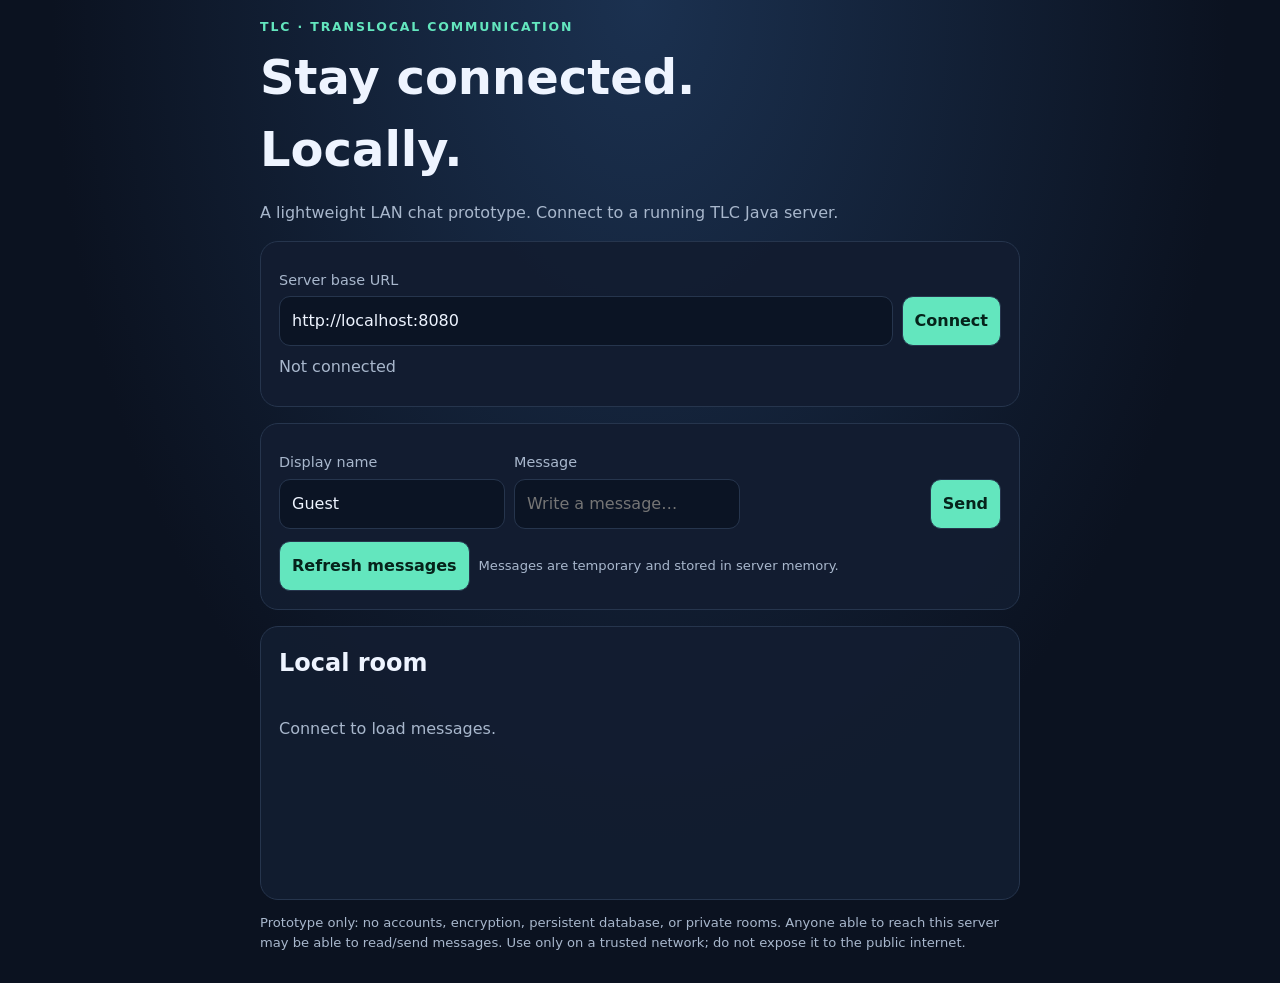
==== Client/index.html @ da8c9c4a "Build TLC chat prototype interface" ====
<!doctype html>
<html lang="en"><head><meta charset="utf-8"><meta name="viewport" content="width=device-width,initial-scale=1"><meta name="theme-color" content="#101827"><title>TLC — Translocal Communication</title>
<style>
:root{color-scheme:dark;--bg:#0b1220;--panel:#121d30;--line:#26354d;--text:#eef4ff;--muted:#a8b7cc;--accent:#63e6be}*{box-sizing:border-box}body{margin:0;min-height:100vh;background:radial-gradient(ellipse at top,#1b3150,var(--bg) 65%);color:var(--text);font:16px/1.5 system-ui,sans-serif;padding:18px}main{width:min(100%,760px);margin:auto}.brand{color:var(--accent);letter-spacing:.15em;font-size:.78rem;font-weight:800}h1{margin:.25rem 0;font-size:clamp(2rem,7vw,3rem)}p,.muted{color:var(--muted)}.panel{background:rgba(18,29,48,.96);border:1px solid var(--line);border-radius:18px;padding:18px;margin-top:16px}.row{display:flex;gap:9px;flex-wrap:wrap}input,button{font:inherit;border-radius:11px;padding:12px;border:1px solid var(--line)}input{min-width:0;flex:1;background:#0b1424;color:var(--text)}button{background:var(--accent);color:#06231b;font-weight:800;cursor:pointer}button:disabled{opacity:.6;cursor:wait}.status{padding:9px 0;color:var(--muted)}#messages{display:flex;flex-direction:column;gap:10px;min-height:180px;max-height:48vh;overflow:auto}.msg{padding:11px 13px;background:#0b1424;border:1px solid var(--line);border-radius:12px;overflow-wrap:anywhere}.msg strong{color:var(--accent)}.msg time{float:right;color:var(--muted);font-size:.75rem;margin-left:8px}.note{font-size:.82rem;color:var(--muted)}label{display:block;color:var(--muted);font-size:.9rem;margin:10px 0 5px}button:focus-visible,input:focus-visible{outline:3px solid white;outline-offset:2px}
</style></head><body><main><div class="brand">TLC · TRANSLOCAL COMMUNICATION</div><h1>Stay connected.<br>Locally.</h1><p>A lightweight LAN chat prototype. Connect to a running TLC Java server.</p>
<section class="panel"><label for="serverUrl">Server base URL</label><div class="row"><input id="serverUrl" type="url" value="http://localhost:8080" placeholder="http://192.168.1.10:8080"><button id="connect">Connect</button></div><div id="status" class="status" role="status" aria-live="polite">Not connected</div></section>
<section class="panel"><div class="row"><div style="flex:1"><label for="name">Display name</label><input id="name" maxlength="40" value="Guest" autocomplete="nickname"></div><div style="flex:2"><label for="message">Message</label><input id="message" maxlength="1000" placeholder="Write a message…" autocomplete="off"></div><button id="send" style="align-self:end">Send</button></div><div class="row" style="margin-top:12px"><button id="refresh" type="button">Refresh messages</button><span class="note" style="align-self:center">Messages are temporary and stored in server memory.</span></div></section>
<section class="panel"><h2 style="margin-top:0">Local room</h2><div id="messages" aria-live="polite"><p class="muted">Connect to load messages.</p></div></section>
<p class="note">Prototype only: no accounts, encryption, persistent database, or private rooms. Anyone able to reach this server may be able to read/send messages. Use only on a trusted network; do not expose it to the public internet.</p></main>
<script>
const $=id=>document.getElementById(id);let connected=false;let base='';
function api(path){return base.replace(/\/$/,'')+path}
function setStatus(s){$('status').textContent=s}
function serverBase(){const u=new URL($('serverUrl').value.trim());if(!['http:','https:'].includes(u.protocol))throw Error('Use an HTTP or HTTPS URL');return u.origin+u.pathname.replace(/\/$/,'')}
async function connect(){try{base=serverBase();setStatus('Checking server…');const r=await fetch(api('/api/status'),{cache:'no-store'});if(!r.ok)throw Error('HTTP '+r.status);const d=await r.json();if(d.status!=='TLC Java connected')throw Error('Unexpected server response');connected=true;setStatus('Connected to TLC server');await refreshMessages()}catch(e){connected=false;setStatus('Connection failed: check URL, server, and network/CORS settings.');}}
function safeText(el,text){el.textContent=text}
async function refreshMessages(){if(!connected){setStatus('Connect to a server first.');return}try{const r=await fetch(api('/api/messages'),{cache:'no-store'});if(!r.ok)throw Error('HTTP '+r.status);const data=await r.json();const root=$('messages');root.replaceChildren();if(!data.messages||!data.messages.length){const p=document.createElement('p');p.className='muted';p.textContent='No messages yet. Say hello!';root.append(p);return}for(const m of data.messages){const card=document.createElement('div');card.className='msg';const head=document.createElement('div');const name=document.createElement('strong');safeText(name,m.sender||'Guest');head.append(name);if(m.time){const time=document.createElement('time');const date=new Date(m.time);time.textContent=isNaN(date)?'':date.toLocaleTimeString();head.append(time)}const body=document.createElement('div');safeText(body,m.text||'');card.append(head,body);root.append(card)}root.scrollTop=root.scrollHeight;setStatus('Connected · '+data.messages.length+' message(s)')}catch(e){connected=false;setStatus('Could not load messages. Reconnect and check server/CORS.')}}
async function sendMessage(){if(!connected){setStatus('Connect to a server first.');return}const sender=$('name').value.trim()||'Guest';const text=$('message').value.trim();if(!text){setStatus('Type a message first.');return}const b=$('send');b.disabled=true;try{const r=await fetch(api('/api/messages'),{method:'POST',headers:{'Content-Type':'application/json'},body:JSON.stringify({sender,text})});if(!r.ok){const d=await r.json().catch(()=>({}));throw Error(d.error||('HTTP '+r.status))}$('message').value='';await refreshMessages()}catch(e){setStatus('Send failed: '+e.message)}finally{b.disabled=false}}
$('connect').addEventListener('click',connect);$('refresh').addEventListener('click',refreshMessages);$('send').addEventListener('click',sendMessage);$('message').addEventListener('keydown',e=>{if(e.key==='Enter'){e.preventDefault();sendMessage()}});$('serverUrl').addEventListener('keydown',e=>{if(e.key==='Enter')connect()});
</script></body></html>
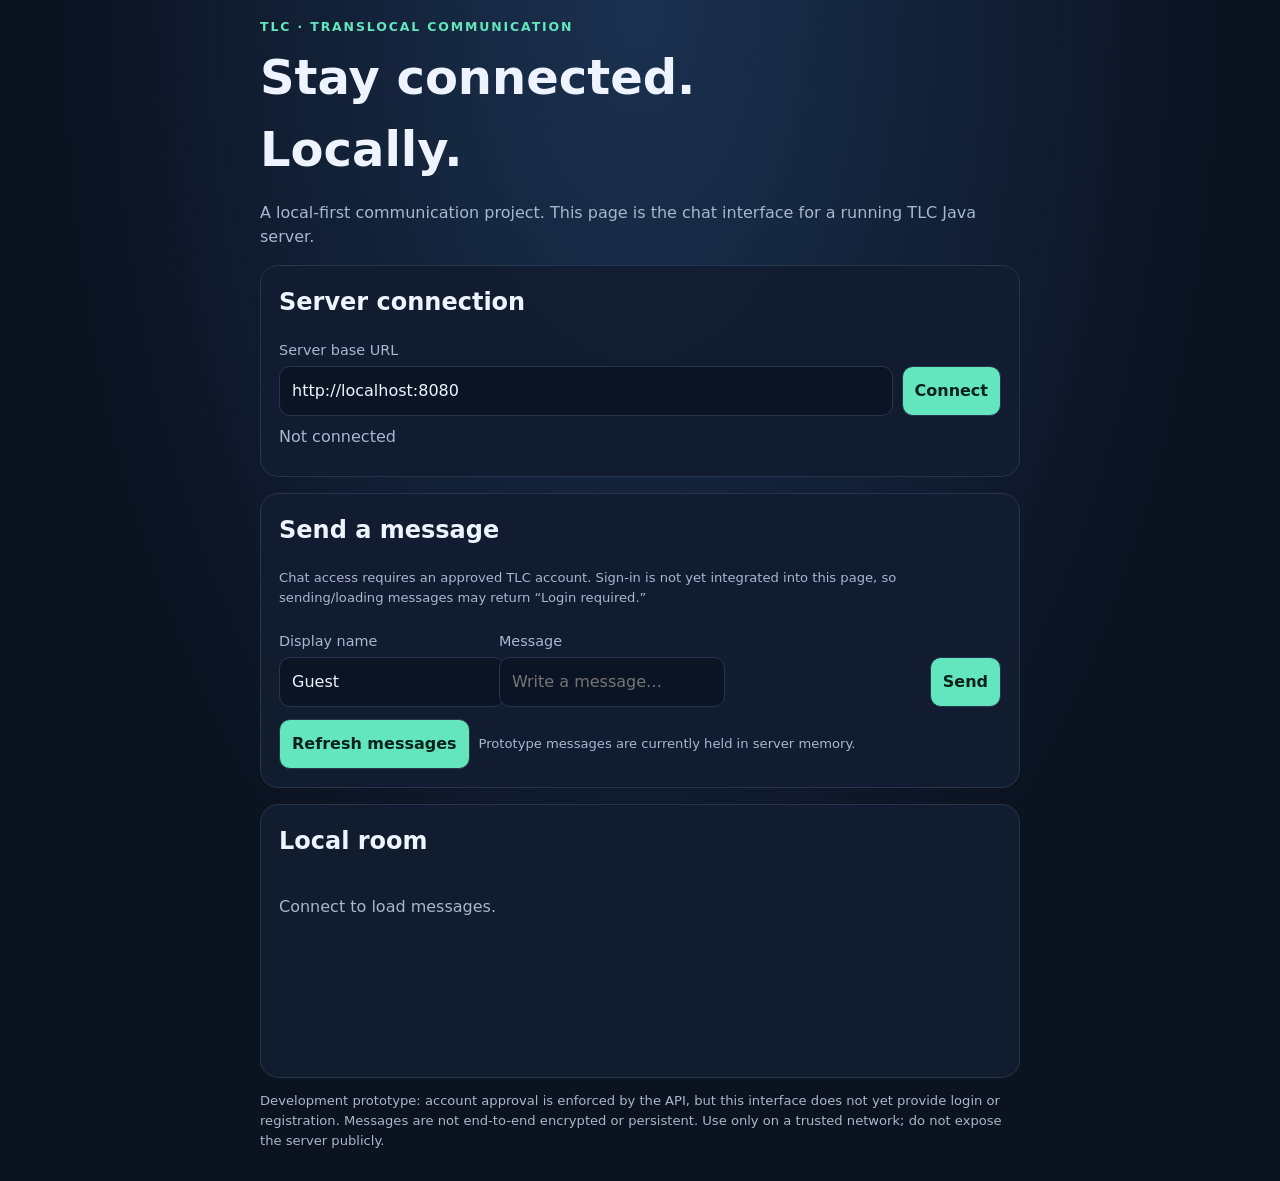
==== commit 2af63c76: "Polish client copy and clarify account-gated prototype" ====
--- a/Client/index.html
+++ b/Client/index.html
@@ -1,20 +1,21 @@
 <!doctype html>
-<html lang="en"><head><meta charset="utf-8"><meta name="viewport" content="width=device-width,initial-scale=1"><meta name="theme-color" content="#101827"><title>TLC — Translocal Communication</title>
+<html lang="en"><head><meta charset="utf-8"><meta name="viewport" content="width=device-width,initial-scale=1"><meta name="theme-color" content="#101827"><meta name="description" content="TLC local-first communication prototype"><title>TLC — Translocal Communication</title>
 <style>
-:root{color-scheme:dark;--bg:#0b1220;--panel:#121d30;--line:#26354d;--text:#eef4ff;--muted:#a8b7cc;--accent:#63e6be}*{box-sizing:border-box}body{margin:0;min-height:100vh;background:radial-gradient(ellipse at top,#1b3150,var(--bg) 65%);color:var(--text);font:16px/1.5 system-ui,sans-serif;padding:18px}main{width:min(100%,760px);margin:auto}.brand{color:var(--accent);letter-spacing:.15em;font-size:.78rem;font-weight:800}h1{margin:.25rem 0;font-size:clamp(2rem,7vw,3rem)}p,.muted{color:var(--muted)}.panel{background:rgba(18,29,48,.96);border:1px solid var(--line);border-radius:18px;padding:18px;margin-top:16px}.row{display:flex;gap:9px;flex-wrap:wrap}input,button{font:inherit;border-radius:11px;padding:12px;border:1px solid var(--line)}input{min-width:0;flex:1;background:#0b1424;color:var(--text)}button{background:var(--accent);color:#06231b;font-weight:800;cursor:pointer}button:disabled{opacity:.6;cursor:wait}.status{padding:9px 0;color:var(--muted)}#messages{display:flex;flex-direction:column;gap:10px;min-height:180px;max-height:48vh;overflow:auto}.msg{padding:11px 13px;background:#0b1424;border:1px solid var(--line);border-radius:12px;overflow-wrap:anywhere}.msg strong{color:var(--accent)}.msg time{float:right;color:var(--muted);font-size:.75rem;margin-left:8px}.note{font-size:.82rem;color:var(--muted)}label{display:block;color:var(--muted);font-size:.9rem;margin:10px 0 5px}button:focus-visible,input:focus-visible{outline:3px solid white;outline-offset:2px}
-</style></head><body><main><div class="brand">TLC · TRANSLOCAL COMMUNICATION</div><h1>Stay connected.<br>Locally.</h1><p>A lightweight LAN chat prototype. Connect to a running TLC Java server.</p>
-<section class="panel"><label for="serverUrl">Server base URL</label><div class="row"><input id="serverUrl" type="url" value="http://localhost:8080" placeholder="http://192.168.1.10:8080"><button id="connect">Connect</button></div><div id="status" class="status" role="status" aria-live="polite">Not connected</div></section>
-<section class="panel"><div class="row"><div style="flex:1"><label for="name">Display name</label><input id="name" maxlength="40" value="Guest" autocomplete="nickname"></div><div style="flex:2"><label for="message">Message</label><input id="message" maxlength="1000" placeholder="Write a message…" autocomplete="off"></div><button id="send" style="align-self:end">Send</button></div><div class="row" style="margin-top:12px"><button id="refresh" type="button">Refresh messages</button><span class="note" style="align-self:center">Messages are temporary and stored in server memory.</span></div></section>
+:root{color-scheme:dark;--bg:#0b1220;--panel:#121d30;--line:#26354d;--text:#eef4ff;--muted:#a8b7cc;--accent:#63e6be}*{box-sizing:border-box}body{margin:0;min-height:100vh;background:radial-gradient(ellipse at top,#1b3150,var(--bg) 65%);color:var(--text);font:16px/1.5 system-ui,sans-serif;padding:18px}main{width:min(100%,760px);margin:auto}.brand{color:var(--accent);letter-spacing:.15em;font-size:.78rem;font-weight:800}h1{margin:.25rem 0;font-size:clamp(2rem,7vw,3rem)}p,.muted{color:var(--muted)}.panel{background:rgba(18,29,48,.96);border:1px solid var(--line);border-radius:18px;padding:18px;margin-top:16px}.row{display:flex;gap:9px;flex-wrap:wrap}input,button{font:inherit;border-radius:11px;padding:12px;border:1px solid var(--line)}input{min-width:0;flex:1;background:#0b1424;color:var(--text)}button{background:var(--accent);color:#06231b;font-weight:800;cursor:pointer}button:disabled{opacity:.6;cursor:wait}.status{padding:9px 0;color:var(--muted)}#messages{display:flex;flex-direction:column;gap:10px;min-height:180px;max-height:48vh;overflow:auto}.msg{padding:11px 13px;background:#0b1424;border:1px solid var(--line);border-radius:12px;overflow-wrap:anywhere}.msg strong{color:var(--accent)}.msg time{float:right;color:var(--muted);font-size:.75rem;margin-left:8px}.note{font-size:.82rem;color:var(--muted)}label{display:block;color:var(--muted);font-size:.9rem;margin:10px 0 5px}button:focus-visible,input:focus-visible{outline:3px solid white;outline-offset:2px}button:focus:not(:focus-visible),input:focus:not(:focus-visible){outline:none}
+</style></head><body><main><div class="brand">TLC · TRANSLOCAL COMMUNICATION</div><h1>Stay connected.<br>Locally.</h1><p>A local-first communication project. This page is the chat interface for a running TLC Java server.</p>
+<section class="panel"><h2 style="margin-top:0">Server connection</h2><label for="serverUrl">Server base URL</label><div class="row"><input id="serverUrl" type="url" value="http://localhost:8080" placeholder="http://192.168.1.10:8080" autocomplete="url"><button id="connect" type="button">Connect</button></div><div id="status" class="status" role="status" aria-live="polite">Not connected</div></section>
+<section class="panel"><h2 style="margin-top:0">Send a message</h2><p class="note">Chat access requires an approved TLC account. Sign-in is not yet integrated into this page, so sending/loading messages may return “Login required.”</p><div class="row"><div style="flex:1;min-width:130px"><label for="name">Display name</label><input id="name" maxlength="40" value="Guest" autocomplete="nickname"></div><div style="flex:2;min-width:180px"><label for="message">Message</label><input id="message" maxlength="1000" placeholder="Write a message…" autocomplete="off"></div><button id="send" type="button" style="align-self:end">Send</button></div><div class="row" style="margin-top:12px"><button id="refresh" type="button">Refresh messages</button><span class="note" style="align-self:center">Prototype messages are currently held in server memory.</span></div></section>
 <section class="panel"><h2 style="margin-top:0">Local room</h2><div id="messages" aria-live="polite"><p class="muted">Connect to load messages.</p></div></section>
-<p class="note">Prototype only: no accounts, encryption, persistent database, or private rooms. Anyone able to reach this server may be able to read/send messages. Use only on a trusted network; do not expose it to the public internet.</p></main>
+<p class="note">Development prototype: account approval is enforced by the API, but this interface does not yet provide login or registration. Messages are not end-to-end encrypted or persistent. Use only on a trusted network; do not expose the server publicly.</p></main>
 <script>
-const $=id=>document.getElementById(id);let connected=false;let base='';
+const $=id=>document.getElementById(id);let connected=false;let base='';let refreshBusy=false;
 function api(path){return base.replace(/\/$/,'')+path}
 function setStatus(s){$('status').textContent=s}
 function serverBase(){const u=new URL($('serverUrl').value.trim());if(!['http:','https:'].includes(u.protocol))throw Error('Use an HTTP or HTTPS URL');return u.origin+u.pathname.replace(/\/$/,'')}
-async function connect(){try{base=serverBase();setStatus('Checking server…');const r=await fetch(api('/api/status'),{cache:'no-store'});if(!r.ok)throw Error('HTTP '+r.status);const d=await r.json();if(d.status!=='TLC Java connected')throw Error('Unexpected server response');connected=true;setStatus('Connected to TLC server');await refreshMessages()}catch(e){connected=false;setStatus('Connection failed: check URL, server, and network/CORS settings.');}}
+async function connect(){try{base=serverBase();setStatus('Checking server…');const r=await fetch(api('/api/status'),{cache:'no-store'});if(!r.ok)throw Error('HTTP '+r.status);const d=await r.json();if(d.status!=='TLC Java connected')throw Error('Unexpected server response');connected=true;setStatus('Server reachable · checking chat access…');await refreshMessages()}catch(e){connected=false;setStatus('Connection failed. Check the URL, server, network, and CORS settings.')}}
 function safeText(el,text){el.textContent=text}
-async function refreshMessages(){if(!connected){setStatus('Connect to a server first.');return}try{const r=await fetch(api('/api/messages'),{cache:'no-store'});if(!r.ok)throw Error('HTTP '+r.status);const data=await r.json();const root=$('messages');root.replaceChildren();if(!data.messages||!data.messages.length){const p=document.createElement('p');p.className='muted';p.textContent='No messages yet. Say hello!';root.append(p);return}for(const m of data.messages){const card=document.createElement('div');card.className='msg';const head=document.createElement('div');const name=document.createElement('strong');safeText(name,m.sender||'Guest');head.append(name);if(m.time){const time=document.createElement('time');const date=new Date(m.time);time.textContent=isNaN(date)?'':date.toLocaleTimeString();head.append(time)}const body=document.createElement('div');safeText(body,m.text||'');card.append(head,body);root.append(card)}root.scrollTop=root.scrollHeight;setStatus('Connected · '+data.messages.length+' message(s)')}catch(e){connected=false;setStatus('Could not load messages. Reconnect and check server/CORS.')}}
-async function sendMessage(){if(!connected){setStatus('Connect to a server first.');return}const sender=$('name').value.trim()||'Guest';const text=$('message').value.trim();if(!text){setStatus('Type a message first.');return}const b=$('send');b.disabled=true;try{const r=await fetch(api('/api/messages'),{method:'POST',headers:{'Content-Type':'application/json'},body:JSON.stringify({sender,text})});if(!r.ok){const d=await r.json().catch(()=>({}));throw Error(d.error||('HTTP '+r.status))}$('message').value='';await refreshMessages()}catch(e){setStatus('Send failed: '+e.message)}finally{b.disabled=false}}
+async function refreshMessages(){if(!connected||refreshBusy)return;refreshBusy=true;try{const r=await fetch(api('/api/messages'),{cache:'no-store',credentials:'include'});if(!r.ok){if(r.status===401||r.status===403)throw Error('Chat requires an approved, signed-in account.');throw Error('HTTP '+r.status)}const data=await r.json();const root=$('messages');root.replaceChildren();if(!data.messages||!data.messages.length){const p=document.createElement('p');p.className='muted';p.textContent='No messages yet. Say hello!';root.append(p);return}for(const m of data.messages){const card=document.createElement('div');card.className='msg';const head=document.createElement('div');const name=document.createElement('strong');safeText(name,m.sender||'Member');head.append(name);if(m.time){const time=document.createElement('time');const date=new Date(m.time);time.textContent=isNaN(date)?'':date.toLocaleTimeString();head.append(time)}const body=document.createElement('div');safeText(body,m.text||'');card.append(head,body);root.append(card)}root.scrollTop=root.scrollHeight;setStatus('Chat loaded · '+data.messages.length+' message(s)')}catch(e){setStatus(e.message||'Could not load messages. Reconnect and check server/CORS.')}finally{refreshBusy=false}}
+async function sendMessage(){if(!connected){setStatus('Connect to a server first.');return}const sender=$('name').value.trim()||'Guest';const text=$('message').value.trim();if(!text){setStatus('Type a message first.');return}const b=$('send');b.disabled=true;try{const r=await fetch(api('/api/messages'),{method:'POST',credentials:'include',headers:{'Content-Type':'application/json'},body:JSON.stringify({sender,text})});if(!r.ok){const d=await r.json().catch(()=>({}));throw Error(d.error||(r.status===401||r.status===403?'Chat requires an approved, signed-in account.':'HTTP '+r.status))}$('message').value='';await refreshMessages()}catch(e){setStatus('Send failed: '+e.message)}finally{b.disabled=false}}
 $('connect').addEventListener('click',connect);$('refresh').addEventListener('click',refreshMessages);$('send').addEventListener('click',sendMessage);$('message').addEventListener('keydown',e=>{if(e.key==='Enter'){e.preventDefault();sendMessage()}});$('serverUrl').addEventListener('keydown',e=>{if(e.key==='Enter')connect()});
+setInterval(()=>{if(connected&&!document.hidden)refreshMessages()},4000);
 </script></body></html>
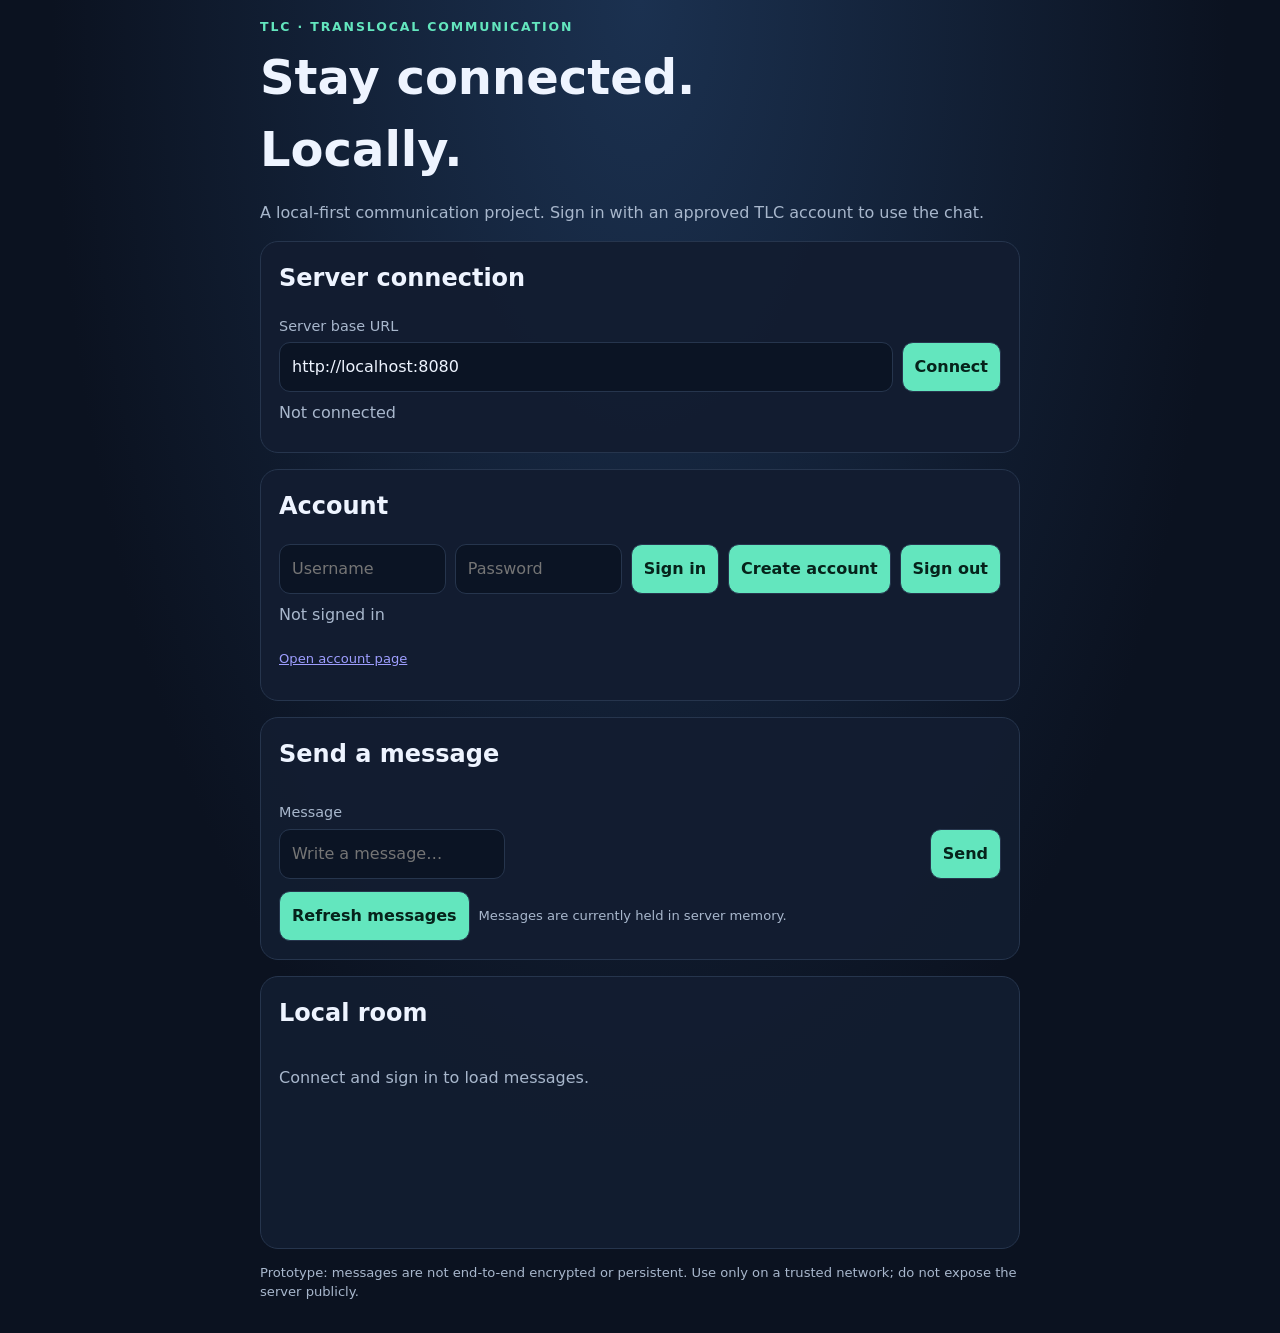
==== commit 4a46fbed: "Integrate chat page with Java account session routes" ====
--- a/Client/index.html
+++ b/Client/index.html
@@ -2,20 +2,24 @@
 <html lang="en"><head><meta charset="utf-8"><meta name="viewport" content="width=device-width,initial-scale=1"><meta name="theme-color" content="#101827"><meta name="description" content="TLC local-first communication prototype"><title>TLC — Translocal Communication</title>
 <style>
 :root{color-scheme:dark;--bg:#0b1220;--panel:#121d30;--line:#26354d;--text:#eef4ff;--muted:#a8b7cc;--accent:#63e6be}*{box-sizing:border-box}body{margin:0;min-height:100vh;background:radial-gradient(ellipse at top,#1b3150,var(--bg) 65%);color:var(--text);font:16px/1.5 system-ui,sans-serif;padding:18px}main{width:min(100%,760px);margin:auto}.brand{color:var(--accent);letter-spacing:.15em;font-size:.78rem;font-weight:800}h1{margin:.25rem 0;font-size:clamp(2rem,7vw,3rem)}p,.muted{color:var(--muted)}.panel{background:rgba(18,29,48,.96);border:1px solid var(--line);border-radius:18px;padding:18px;margin-top:16px}.row{display:flex;gap:9px;flex-wrap:wrap}input,button{font:inherit;border-radius:11px;padding:12px;border:1px solid var(--line)}input{min-width:0;flex:1;background:#0b1424;color:var(--text)}button{background:var(--accent);color:#06231b;font-weight:800;cursor:pointer}button:disabled{opacity:.6;cursor:wait}.status{padding:9px 0;color:var(--muted)}#messages{display:flex;flex-direction:column;gap:10px;min-height:180px;max-height:48vh;overflow:auto}.msg{padding:11px 13px;background:#0b1424;border:1px solid var(--line);border-radius:12px;overflow-wrap:anywhere}.msg strong{color:var(--accent)}.msg time{float:right;color:var(--muted);font-size:.75rem;margin-left:8px}.note{font-size:.82rem;color:var(--muted)}label{display:block;color:var(--muted);font-size:.9rem;margin:10px 0 5px}button:focus-visible,input:focus-visible{outline:3px solid white;outline-offset:2px}button:focus:not(:focus-visible),input:focus:not(:focus-visible){outline:none}
-</style></head><body><main><div class="brand">TLC · TRANSLOCAL COMMUNICATION</div><h1>Stay connected.<br>Locally.</h1><p>A local-first communication project. This page is the chat interface for a running TLC Java server.</p>
+</style></head><body><main><div class="brand">TLC · TRANSLOCAL COMMUNICATION</div><h1>Stay connected.<br>Locally.</h1><p>A local-first communication project. Sign in with an approved TLC account to use the chat.</p>
 <section class="panel"><h2 style="margin-top:0">Server connection</h2><label for="serverUrl">Server base URL</label><div class="row"><input id="serverUrl" type="url" value="http://localhost:8080" placeholder="http://192.168.1.10:8080" autocomplete="url"><button id="connect" type="button">Connect</button></div><div id="status" class="status" role="status" aria-live="polite">Not connected</div></section>
-<section class="panel"><h2 style="margin-top:0">Send a message</h2><p class="note">Chat access requires an approved TLC account. Sign-in is not yet integrated into this page, so sending/loading messages may return “Login required.”</p><div class="row"><div style="flex:1;min-width:130px"><label for="name">Display name</label><input id="name" maxlength="40" value="Guest" autocomplete="nickname"></div><div style="flex:2;min-width:180px"><label for="message">Message</label><input id="message" maxlength="1000" placeholder="Write a message…" autocomplete="off"></div><button id="send" type="button" style="align-self:end">Send</button></div><div class="row" style="margin-top:12px"><button id="refresh" type="button">Refresh messages</button><span class="note" style="align-self:center">Prototype messages are currently held in server memory.</span></div></section>
-<section class="panel"><h2 style="margin-top:0">Local room</h2><div id="messages" aria-live="polite"><p class="muted">Connect to load messages.</p></div></section>
-<p class="note">Development prototype: account approval is enforced by the API, but this interface does not yet provide login or registration. Messages are not end-to-end encrypted or persistent. Use only on a trusted network; do not expose the server publicly.</p></main>
+<section class="panel"><h2 style="margin-top:0">Account</h2><div class="row"><input id="username" maxlength="24" autocomplete="username" placeholder="Username"><input id="password" type="password" minlength="12" maxlength="128" autocomplete="current-password" placeholder="Password"><button id="login" type="button">Sign in</button><button id="register" type="button">Create account</button><button id="logout" type="button">Sign out</button></div><div id="accountStatus" class="status" role="status" aria-live="polite">Not signed in</div><p class="note"><a href="account.html">Open account page</a></p></section>
+<section class="panel"><h2 style="margin-top:0">Send a message</h2><div class="row"><div style="flex:2;min-width:180px"><label for="message">Message</label><input id="message" maxlength="1000" placeholder="Write a message…" autocomplete="off"></div><button id="send" type="button" style="align-self:end">Send</button></div><div class="row" style="margin-top:12px"><button id="refresh" type="button">Refresh messages</button><span class="note" style="align-self:center">Messages are currently held in server memory.</span></div></section>
+<section class="panel"><h2 style="margin-top:0">Local room</h2><div id="messages" aria-live="polite"><p class="muted">Connect and sign in to load messages.</p></div></section>
+<p class="note">Prototype: messages are not end-to-end encrypted or persistent. Use only on a trusted network; do not expose the server publicly.</p></main>
 <script>
-const $=id=>document.getElementById(id);let connected=false;let base='';let refreshBusy=false;
-function api(path){return base.replace(/\/$/,'')+path}
-function setStatus(s){$('status').textContent=s}
+const $=id=>document.getElementById(id);let connected=false,base='',refreshBusy=false,signedIn=false;
+function api(path){return base.replace(/\/$/,'')+path}function status(s){$('status').textContent=s}function accountStatus(s){$('accountStatus').textContent=s}
 function serverBase(){const u=new URL($('serverUrl').value.trim());if(!['http:','https:'].includes(u.protocol))throw Error('Use an HTTP or HTTPS URL');return u.origin+u.pathname.replace(/\/$/,'')}
-async function connect(){try{base=serverBase();setStatus('Checking server…');const r=await fetch(api('/api/status'),{cache:'no-store'});if(!r.ok)throw Error('HTTP '+r.status);const d=await r.json();if(d.status!=='TLC Java connected')throw Error('Unexpected server response');connected=true;setStatus('Server reachable · checking chat access…');await refreshMessages()}catch(e){connected=false;setStatus('Connection failed. Check the URL, server, network, and CORS settings.')}}
-function safeText(el,text){el.textContent=text}
-async function refreshMessages(){if(!connected||refreshBusy)return;refreshBusy=true;try{const r=await fetch(api('/api/messages'),{cache:'no-store',credentials:'include'});if(!r.ok){if(r.status===401||r.status===403)throw Error('Chat requires an approved, signed-in account.');throw Error('HTTP '+r.status)}const data=await r.json();const root=$('messages');root.replaceChildren();if(!data.messages||!data.messages.length){const p=document.createElement('p');p.className='muted';p.textContent='No messages yet. Say hello!';root.append(p);return}for(const m of data.messages){const card=document.createElement('div');card.className='msg';const head=document.createElement('div');const name=document.createElement('strong');safeText(name,m.sender||'Member');head.append(name);if(m.time){const time=document.createElement('time');const date=new Date(m.time);time.textContent=isNaN(date)?'':date.toLocaleTimeString();head.append(time)}const body=document.createElement('div');safeText(body,m.text||'');card.append(head,body);root.append(card)}root.scrollTop=root.scrollHeight;setStatus('Chat loaded · '+data.messages.length+' message(s)')}catch(e){setStatus(e.message||'Could not load messages. Reconnect and check server/CORS.')}finally{refreshBusy=false}}
-async function sendMessage(){if(!connected){setStatus('Connect to a server first.');return}const sender=$('name').value.trim()||'Guest';const text=$('message').value.trim();if(!text){setStatus('Type a message first.');return}const b=$('send');b.disabled=true;try{const r=await fetch(api('/api/messages'),{method:'POST',credentials:'include',headers:{'Content-Type':'application/json'},body:JSON.stringify({sender,text})});if(!r.ok){const d=await r.json().catch(()=>({}));throw Error(d.error||(r.status===401||r.status===403?'Chat requires an approved, signed-in account.':'HTTP '+r.status))}$('message').value='';await refreshMessages()}catch(e){setStatus('Send failed: '+e.message)}finally{b.disabled=false}}
-$('connect').addEventListener('click',connect);$('refresh').addEventListener('click',refreshMessages);$('send').addEventListener('click',sendMessage);$('message').addEventListener('keydown',e=>{if(e.key==='Enter'){e.preventDefault();sendMessage()}});$('serverUrl').addEventListener('keydown',e=>{if(e.key==='Enter')connect()});
-setInterval(()=>{if(connected&&!document.hidden)refreshMessages()},4000);
+async function request(path,body){const r=await fetch(api(path),{method:body?'POST':'GET',credentials:'include',cache:'no-store',headers:body?{'Content-Type':'application/json'}:{},body:body?JSON.stringify(body):undefined});let d={};try{d=await r.json()}catch{}return {r,d}}
+async function connect(){try{base=serverBase();status('Checking server…');const {r,d}=await request('/api/status');if(!r.ok||d.status!=='TLC Java connected')throw Error('Unexpected server response');connected=true;status('Server reachable');await checkSession()}catch(e){connected=false;status('Connection failed: check URL, server, network and CORS.')}}
+async function checkSession(){if(!connected)return;try{const {r,d}=await request('/api/account/me');if(!r.ok)throw Error(d.error||'Not signed in or awaiting approval');signedIn=true;accountStatus('Signed in as '+d.username+' · '+d.status);await refreshMessages()}catch(e){signedIn=false;accountStatus(e.message);}}
+async function login(){if(!connected){status('Connect to the server first.');return}const username=$('username').value.trim(),password=$('password').value;if(!username||!password){accountStatus('Enter username and password.');return}try{const {r,d}=await request('/api/login',{username,password});if(!r.ok){if(d.status==='AWAITING_SYSADMIN_APPROVAL')throw Error('Account is awaiting administrator approval.');throw Error(d.error||'Sign in failed')}signedIn=true;$('password').value='';accountStatus('Signed in as '+(d.username||username));await checkSession()}catch(e){accountStatus(e.message)}}
+async function register(){if(!connected){status('Connect to the server first.');return}const username=$('username').value.trim(),password=$('password').value;if(!username||!password){accountStatus('Enter username and password.');return}try{const {r,d}=await request('/api/register',{username,password});if(!r.ok)throw Error(d.error||'Registration failed');$('password').value='';accountStatus('Account created. Await administrator approval.')}catch(e){accountStatus(e.message)}}
+async function logout(){if(!connected)return;try{const {r}=await request('/api/logout',{});if(!r.ok)throw Error('Sign out failed');signedIn=false;accountStatus('Signed out.');$('messages').replaceChildren();const p=document.createElement('p');p.className='muted';p.textContent='Sign in to load messages.';$('messages').append(p)}catch(e){accountStatus(e.message)}}
+async function refreshMessages(){if(!connected||!signedIn||refreshBusy)return;refreshBusy=true;try{const {r,d}=await request('/api/messages');if(!r.ok)throw Error(d.error||'Chat access denied');const root=$('messages');root.replaceChildren();if(!Array.isArray(d.messages)||!d.messages.length){const p=document.createElement('p');p.className='muted';p.textContent='No messages yet.';root.append(p);return}for(const m of d.messages){const card=document.createElement('div');card.className='msg';const head=document.createElement('div'),name=document.createElement('strong');name.textContent=m.sender||'Member';head.append(name);if(m.time){const time=document.createElement('time'),date=new Date(m.time);time.textContent=isNaN(date)?'':date.toLocaleTimeString();head.append(time)}const body=document.createElement('div');body.textContent=m.text||'';card.append(head,body);root.append(card)}root.scrollTop=root.scrollHeight;status('Chat loaded · '+d.messages.length+' message(s)')}catch(e){status(e.message);if(/login|approved|access/i.test(e.message)){signedIn=false;accountStatus(e.message)}}finally{refreshBusy=false}}
+async function sendMessage(){if(!connected||!signedIn){accountStatus('Connect and sign in with an approved account first.');return}const text=$('message').value.trim();if(!text){status('Type a message first.');return}const b=$('send');b.disabled=true;try{const {r,d}=await request('/api/messages',{text});if(!r.ok)throw Error(d.error||'Send failed');$('message').value='';await refreshMessages()}catch(e){status('Send failed: '+e.message)}finally{b.disabled=false}}
+$('connect').addEventListener('click',connect);$('login').addEventListener('click',login);$('register').addEventListener('click',register);$('logout').addEventListener('click',logout);$('refresh').addEventListener('click',refreshMessages);$('send').addEventListener('click',sendMessage);$('message').addEventListener('keydown',e=>{if(e.key==='Enter'){e.preventDefault();sendMessage()}});$('serverUrl').addEventListener('keydown',e=>{if(e.key==='Enter')connect()});
+setInterval(()=>{if(connected&&signedIn&&!document.hidden)refreshMessages()},5000);
 </script></body></html>
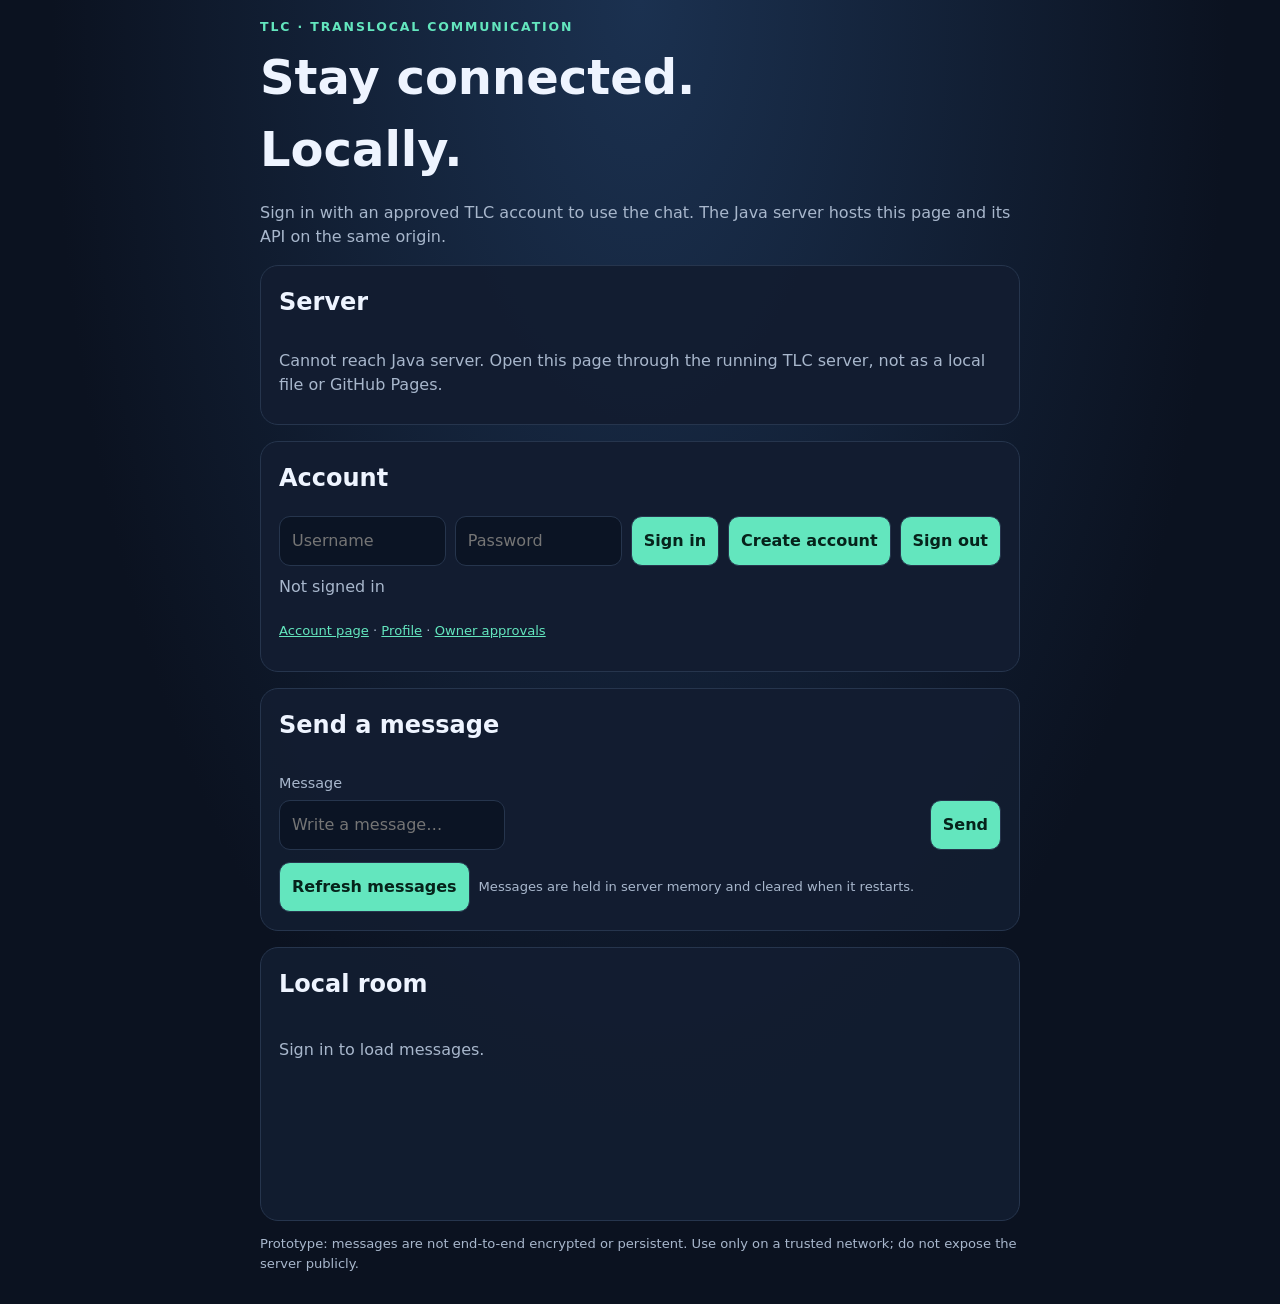
==== commit 41089f79: "Use same-origin Java-served TLC API" ====
--- a/Client/index.html
+++ b/Client/index.html
@@ -1,25 +1,27 @@
 <!doctype html>
-<html lang="en"><head><meta charset="utf-8"><meta name="viewport" content="width=device-width,initial-scale=1"><meta name="theme-color" content="#101827"><meta name="description" content="TLC local-first communication prototype"><title>TLC — Translocal Communication</title>
+<html lang="en">
+<head>
+<meta charset="utf-8"><meta name="viewport" content="width=device-width,initial-scale=1"><meta name="theme-color" content="#101827"><meta name="description" content="TLC local-first communication prototype"><title>TLC — Translocal Communication</title>
 <style>
-:root{color-scheme:dark;--bg:#0b1220;--panel:#121d30;--line:#26354d;--text:#eef4ff;--muted:#a8b7cc;--accent:#63e6be}*{box-sizing:border-box}body{margin:0;min-height:100vh;background:radial-gradient(ellipse at top,#1b3150,var(--bg) 65%);color:var(--text);font:16px/1.5 system-ui,sans-serif;padding:18px}main{width:min(100%,760px);margin:auto}.brand{color:var(--accent);letter-spacing:.15em;font-size:.78rem;font-weight:800}h1{margin:.25rem 0;font-size:clamp(2rem,7vw,3rem)}p,.muted{color:var(--muted)}.panel{background:rgba(18,29,48,.96);border:1px solid var(--line);border-radius:18px;padding:18px;margin-top:16px}.row{display:flex;gap:9px;flex-wrap:wrap}input,button{font:inherit;border-radius:11px;padding:12px;border:1px solid var(--line)}input{min-width:0;flex:1;background:#0b1424;color:var(--text)}button{background:var(--accent);color:#06231b;font-weight:800;cursor:pointer}button:disabled{opacity:.6;cursor:wait}.status{padding:9px 0;color:var(--muted)}#messages{display:flex;flex-direction:column;gap:10px;min-height:180px;max-height:48vh;overflow:auto}.msg{padding:11px 13px;background:#0b1424;border:1px solid var(--line);border-radius:12px;overflow-wrap:anywhere}.msg strong{color:var(--accent)}.msg time{float:right;color:var(--muted);font-size:.75rem;margin-left:8px}.note{font-size:.82rem;color:var(--muted)}label{display:block;color:var(--muted);font-size:.9rem;margin:10px 0 5px}button:focus-visible,input:focus-visible{outline:3px solid white;outline-offset:2px}button:focus:not(:focus-visible),input:focus:not(:focus-visible){outline:none}
-</style></head><body><main><div class="brand">TLC · TRANSLOCAL COMMUNICATION</div><h1>Stay connected.<br>Locally.</h1><p>A local-first communication project. Sign in with an approved TLC account to use the chat.</p>
-<section class="panel"><h2 style="margin-top:0">Server connection</h2><label for="serverUrl">Server base URL</label><div class="row"><input id="serverUrl" type="url" value="http://localhost:8080" placeholder="http://192.168.1.10:8080" autocomplete="url"><button id="connect" type="button">Connect</button></div><div id="status" class="status" role="status" aria-live="polite">Not connected</div></section>
-<section class="panel"><h2 style="margin-top:0">Account</h2><div class="row"><input id="username" maxlength="24" autocomplete="username" placeholder="Username"><input id="password" type="password" minlength="12" maxlength="128" autocomplete="current-password" placeholder="Password"><button id="login" type="button">Sign in</button><button id="register" type="button">Create account</button><button id="logout" type="button">Sign out</button></div><div id="accountStatus" class="status" role="status" aria-live="polite">Not signed in</div><p class="note"><a href="account.html">Open account page</a></p></section>
-<section class="panel"><h2 style="margin-top:0">Send a message</h2><div class="row"><div style="flex:2;min-width:180px"><label for="message">Message</label><input id="message" maxlength="1000" placeholder="Write a message…" autocomplete="off"></div><button id="send" type="button" style="align-self:end">Send</button></div><div class="row" style="margin-top:12px"><button id="refresh" type="button">Refresh messages</button><span class="note" style="align-self:center">Messages are currently held in server memory.</span></div></section>
-<section class="panel"><h2 style="margin-top:0">Local room</h2><div id="messages" aria-live="polite"><p class="muted">Connect and sign in to load messages.</p></div></section>
+:root{color-scheme:dark;--bg:#0b1220;--panel:#121d30;--line:#26354d;--text:#eef4ff;--muted:#a8b7cc;--accent:#63e6be}*{box-sizing:border-box}body{margin:0;min-height:100vh;background:radial-gradient(ellipse at top,#1b3150,var(--bg) 65%);color:var(--text);font:16px/1.5 system-ui,sans-serif;padding:18px}main{width:min(100%,760px);margin:auto}.brand{color:var(--accent);letter-spacing:.15em;font-size:.78rem;font-weight:800}h1{margin:.25rem 0;font-size:clamp(2rem,7vw,3rem)}p,.muted{color:var(--muted)}.panel{background:rgba(18,29,48,.96);border:1px solid var(--line);border-radius:18px;padding:18px;margin-top:16px}.row{display:flex;gap:9px;flex-wrap:wrap}input,button{font:inherit;border-radius:11px;padding:12px;border:1px solid var(--line)}input{min-width:0;flex:1;background:#0b1424;color:var(--text)}button{background:var(--accent);color:#06231b;font-weight:800;cursor:pointer}button:disabled{opacity:.6;cursor:wait}.status{padding:9px 0;color:var(--muted)}#messages{display:flex;flex-direction:column;gap:10px;min-height:180px;max-height:48vh;overflow:auto}.msg{padding:11px 13px;background:#0b1424;border:1px solid var(--line);border-radius:12px;overflow-wrap:anywhere}.msg strong{color:var(--accent)}.msg time{float:right;color:var(--muted);font-size:.75rem;margin-left:8px}.note{font-size:.82rem;color:var(--muted)}label{display:block;color:var(--muted);font-size:.9rem;margin:10px 0 5px}button:focus-visible,input:focus-visible{outline:3px solid white;outline-offset:2px}a{color:var(--accent)}
+</style></head>
+<body><main><div class="brand">TLC · TRANSLOCAL COMMUNICATION</div><h1>Stay connected.<br>Locally.</h1><p>Sign in with an approved TLC account to use the chat. The Java server hosts this page and its API on the same origin.</p>
+<section class="panel"><h2 style="margin-top:0">Server</h2><div id="status" class="status" role="status" aria-live="polite">Checking Java server…</div></section>
+<section class="panel"><h2 style="margin-top:0">Account</h2><div class="row"><input id="username" maxlength="24" autocomplete="username" placeholder="Username"><input id="password" type="password" minlength="12" maxlength="128" autocomplete="current-password" placeholder="Password"><button id="login" type="button">Sign in</button><button id="register" type="button">Create account</button><button id="logout" type="button">Sign out</button></div><div id="accountStatus" class="status" role="status" aria-live="polite">Not signed in</div><p class="note"><a href="account.html">Account page</a> · <a href="profile.html">Profile</a> · <a href="admin.html">Owner approvals</a></p></section>
+<section class="panel"><h2 style="margin-top:0">Send a message</h2><div class="row"><div style="flex:2;min-width:180px"><label for="message">Message</label><input id="message" maxlength="1000" placeholder="Write a message…" autocomplete="off"></div><button id="send" type="button" style="align-self:end">Send</button></div><div class="row" style="margin-top:12px"><button id="refresh" type="button">Refresh messages</button><span class="note" style="align-self:center">Messages are held in server memory and cleared when it restarts.</span></div></section>
+<section class="panel"><h2 style="margin-top:0">Local room</h2><div id="messages" aria-live="polite"><p class="muted">Sign in to load messages.</p></div></section>
 <p class="note">Prototype: messages are not end-to-end encrypted or persistent. Use only on a trusted network; do not expose the server publicly.</p></main>
 <script>
-const $=id=>document.getElementById(id);let connected=false,base='',refreshBusy=false,signedIn=false;
-function api(path){return base.replace(/\/$/,'')+path}function status(s){$('status').textContent=s}function accountStatus(s){$('accountStatus').textContent=s}
-function serverBase(){const u=new URL($('serverUrl').value.trim());if(!['http:','https:'].includes(u.protocol))throw Error('Use an HTTP or HTTPS URL');return u.origin+u.pathname.replace(/\/$/,'')}
-async function request(path,body){const r=await fetch(api(path),{method:body?'POST':'GET',credentials:'include',cache:'no-store',headers:body?{'Content-Type':'application/json'}:{},body:body?JSON.stringify(body):undefined});let d={};try{d=await r.json()}catch{}return {r,d}}
-async function connect(){try{base=serverBase();status('Checking server…');const {r,d}=await request('/api/status');if(!r.ok||d.status!=='TLC Java connected')throw Error('Unexpected server response');connected=true;status('Server reachable');await checkSession()}catch(e){connected=false;status('Connection failed: check URL, server, network and CORS.')}}
-async function checkSession(){if(!connected)return;try{const {r,d}=await request('/api/account/me');if(!r.ok)throw Error(d.error||'Not signed in or awaiting approval');signedIn=true;accountStatus('Signed in as '+d.username+' · '+d.status);await refreshMessages()}catch(e){signedIn=false;accountStatus(e.message);}}
-async function login(){if(!connected){status('Connect to the server first.');return}const username=$('username').value.trim(),password=$('password').value;if(!username||!password){accountStatus('Enter username and password.');return}try{const {r,d}=await request('/api/login',{username,password});if(!r.ok){if(d.status==='AWAITING_SYSADMIN_APPROVAL')throw Error('Account is awaiting administrator approval.');throw Error(d.error||'Sign in failed')}signedIn=true;$('password').value='';accountStatus('Signed in as '+(d.username||username));await checkSession()}catch(e){accountStatus(e.message)}}
-async function register(){if(!connected){status('Connect to the server first.');return}const username=$('username').value.trim(),password=$('password').value;if(!username||!password){accountStatus('Enter username and password.');return}try{const {r,d}=await request('/api/register',{username,password});if(!r.ok)throw Error(d.error||'Registration failed');$('password').value='';accountStatus('Account created. Await administrator approval.')}catch(e){accountStatus(e.message)}}
-async function logout(){if(!connected)return;try{const {r}=await request('/api/logout',{});if(!r.ok)throw Error('Sign out failed');signedIn=false;accountStatus('Signed out.');$('messages').replaceChildren();const p=document.createElement('p');p.className='muted';p.textContent='Sign in to load messages.';$('messages').append(p)}catch(e){accountStatus(e.message)}}
-async function refreshMessages(){if(!connected||!signedIn||refreshBusy)return;refreshBusy=true;try{const {r,d}=await request('/api/messages');if(!r.ok)throw Error(d.error||'Chat access denied');const root=$('messages');root.replaceChildren();if(!Array.isArray(d.messages)||!d.messages.length){const p=document.createElement('p');p.className='muted';p.textContent='No messages yet.';root.append(p);return}for(const m of d.messages){const card=document.createElement('div');card.className='msg';const head=document.createElement('div'),name=document.createElement('strong');name.textContent=m.sender||'Member';head.append(name);if(m.time){const time=document.createElement('time'),date=new Date(m.time);time.textContent=isNaN(date)?'':date.toLocaleTimeString();head.append(time)}const body=document.createElement('div');body.textContent=m.text||'';card.append(head,body);root.append(card)}root.scrollTop=root.scrollHeight;status('Chat loaded · '+d.messages.length+' message(s)')}catch(e){status(e.message);if(/login|approved|access/i.test(e.message)){signedIn=false;accountStatus(e.message)}}finally{refreshBusy=false}}
-async function sendMessage(){if(!connected||!signedIn){accountStatus('Connect and sign in with an approved account first.');return}const text=$('message').value.trim();if(!text){status('Type a message first.');return}const b=$('send');b.disabled=true;try{const {r,d}=await request('/api/messages',{text});if(!r.ok)throw Error(d.error||'Send failed');$('message').value='';await refreshMessages()}catch(e){status('Send failed: '+e.message)}finally{b.disabled=false}}
-$('connect').addEventListener('click',connect);$('login').addEventListener('click',login);$('register').addEventListener('click',register);$('logout').addEventListener('click',logout);$('refresh').addEventListener('click',refreshMessages);$('send').addEventListener('click',sendMessage);$('message').addEventListener('keydown',e=>{if(e.key==='Enter'){e.preventDefault();sendMessage()}});$('serverUrl').addEventListener('keydown',e=>{if(e.key==='Enter')connect()});
-setInterval(()=>{if(connected&&signedIn&&!document.hidden)refreshMessages()},5000);
+const $=id=>document.getElementById(id);let connected=false,signedIn=false,refreshBusy=false;
+async function request(path,body){const r=await fetch(path,{method:body?'POST':'GET',credentials:'same-origin',cache:'no-store',headers:body?{'Content-Type':'application/json'}:{},body:body?JSON.stringify(body):undefined});let d={};try{d=await r.json()}catch{}return {r,d}}
+function status(s){$('status').textContent=s}function accountStatus(s){$('accountStatus').textContent=s}
+async function connect(){try{status('Checking Java server…');const {r,d}=await request('/api/status');if(!r.ok||d.status!=='TLC Java connected')throw Error('Unexpected server response');connected=true;status('Java server connected · '+location.origin);await checkSession()}catch(e){connected=false;status('Cannot reach Java server. Open this page through the running TLC server, not as a local file or GitHub Pages.')}}
+async function checkSession(){if(!connected)return;try{const {r,d}=await request('/api/account/me');if(!r.ok)throw Error(d.error||'Sign in with an approved account');signedIn=true;accountStatus('Signed in as '+d.username+' · '+d.status);await refreshMessages()}catch(e){signedIn=false;accountStatus(e.message)}}
+async function login(){if(!connected){accountStatus('Java server is not connected.');return}const username=$('username').value.trim(),password=$('password').value;if(!username||!password){accountStatus('Enter username and password.');return}try{const {r,d}=await request('/api/login',{username,password});if(!r.ok){if(d.status==='AWAITING_SYSADMIN_APPROVAL')throw Error('Account is awaiting administrator approval.');throw Error(d.error||'Sign in failed')}$('password').value='';await checkSession()}catch(e){accountStatus(e.message)}}
+async function register(){if(!connected){accountStatus('Java server is not connected.');return}const username=$('username').value.trim(),password=$('password').value;if(!username||!password){accountStatus('Enter username and password.');return}try{const {r,d}=await request('/api/register',{username,password});$('password').value='';if(!r.ok)throw Error(d.error||'Registration failed');accountStatus('Account created. Await administrator approval.')}catch(e){accountStatus(e.message)}}
+async function logout(){if(!connected)return;try{const {r}=await request('/api/logout',{});if(!r.ok)throw Error('Sign out failed');signedIn=false;accountStatus('Signed out.');showEmpty('Sign in to load messages.')}catch(e){accountStatus(e.message)}}
+function showEmpty(message){const root=$('messages');root.replaceChildren();const p=document.createElement('p');p.className='muted';p.textContent=message;root.append(p)}
+async function refreshMessages(){if(!connected||!signedIn||refreshBusy)return;refreshBusy=true;try{const {r,d}=await request('/api/messages');if(!r.ok)throw Error(d.error||'Chat access denied');const root=$('messages');root.replaceChildren();if(!Array.isArray(d.messages)||!d.messages.length){showEmpty('No messages yet.');return}for(const m of d.messages){const card=document.createElement('div');card.className='msg';const head=document.createElement('div'),name=document.createElement('strong');name.textContent=m.sender||'Member';head.append(name);if(m.time){const time=document.createElement('time'),date=new Date(m.time);time.textContent=isNaN(date)?'':date.toLocaleTimeString();head.append(time)}const body=document.createElement('div');body.textContent=m.text||'';card.append(head,body);root.append(card)}root.scrollTop=root.scrollHeight;status('Chat loaded · '+d.messages.length+' message(s)')}catch(e){status(e.message);if(/login|approved|access/i.test(e.message)){signedIn=false;accountStatus(e.message)}}finally{refreshBusy=false}}
+async function sendMessage(){if(!connected||!signedIn){accountStatus('Sign in with an approved account first.');return}const text=$('message').value.trim();if(!text){status('Type a message first.');return}const b=$('send');b.disabled=true;try{const {r,d}=await request('/api/messages',{text});if(!r.ok)throw Error(d.error||'Send failed');$('message').value='';await refreshMessages()}catch(e){status('Send failed: '+e.message)}finally{b.disabled=false}}
+$('login').addEventListener('click',login);$('register').addEventListener('click',register);$('logout').addEventListener('click',logout);$('refresh').addEventListener('click',refreshMessages);$('send').addEventListener('click',sendMessage);$('message').addEventListener('keydown',e=>{if(e.key==='Enter'){e.preventDefault();sendMessage()}});connect();setInterval(()=>{if(connected&&signedIn&&!document.hidden)refreshMessages()},5000);
 </script></body></html>
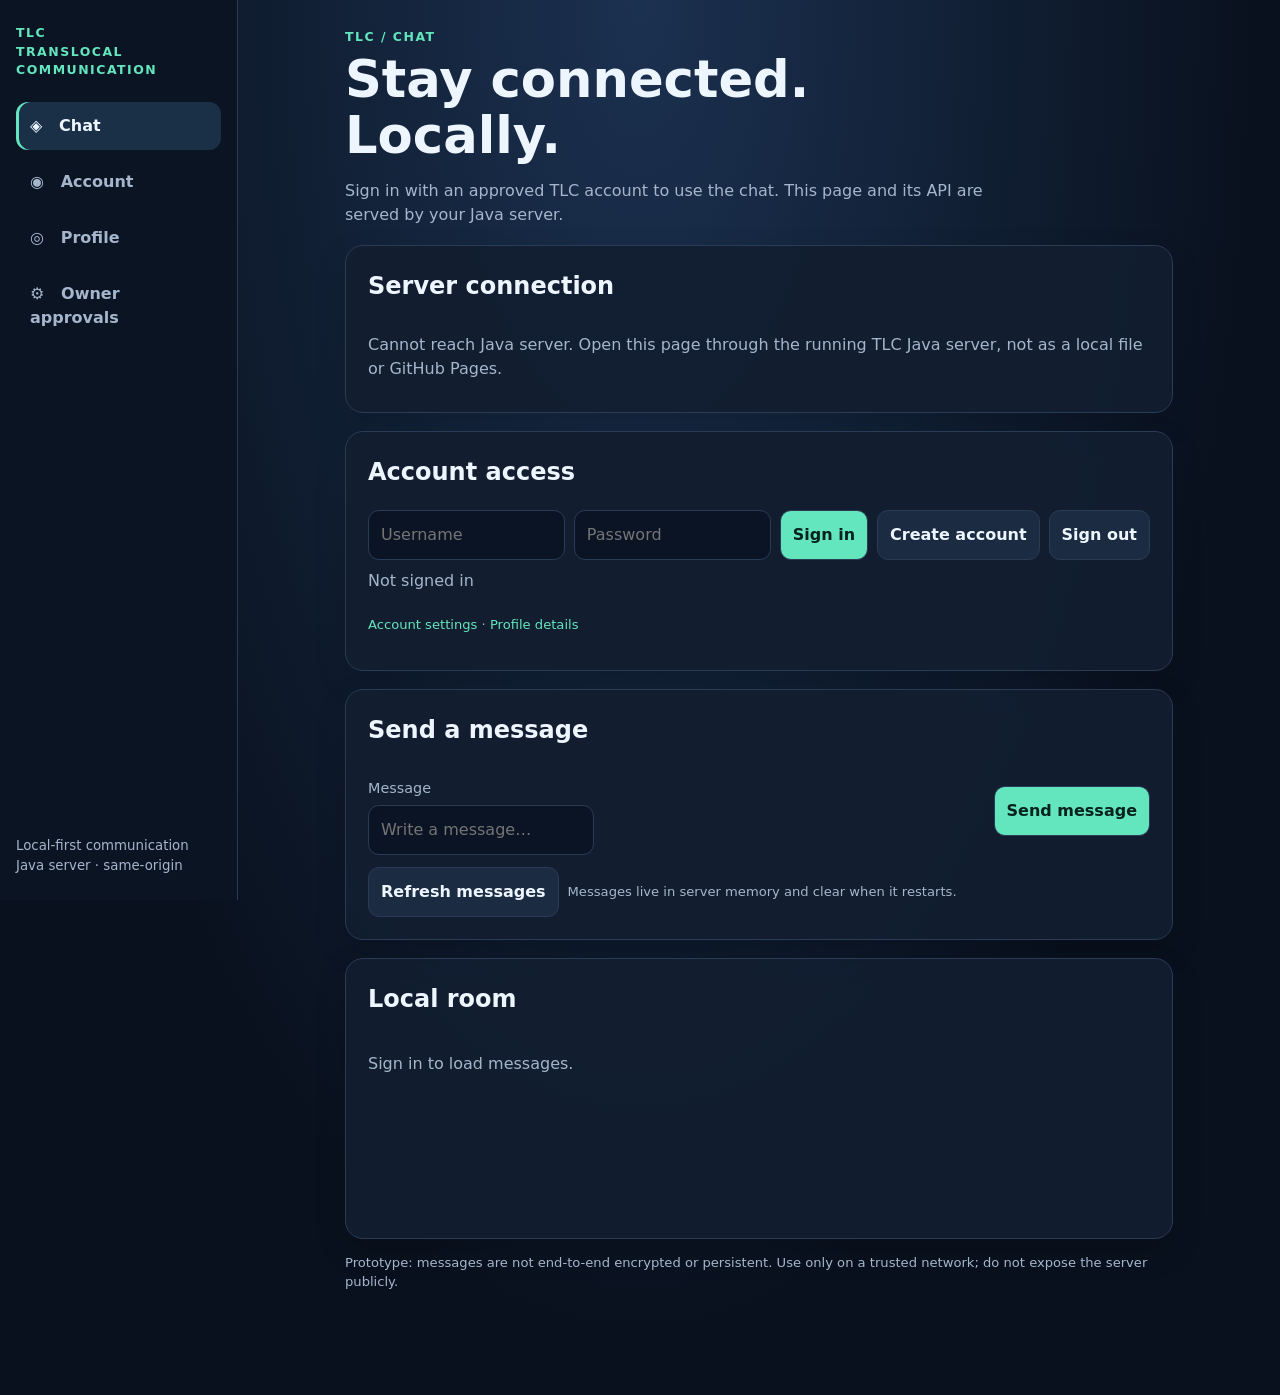
==== commit 1328b9cd: "Improve TLC chat navigation and responsive layout" ====
--- a/Client/index.html
+++ b/Client/index.html
@@ -3,25 +3,27 @@
 <head>
 <meta charset="utf-8"><meta name="viewport" content="width=device-width,initial-scale=1"><meta name="theme-color" content="#101827"><meta name="description" content="TLC local-first communication prototype"><title>TLC — Translocal Communication</title>
 <style>
-:root{color-scheme:dark;--bg:#0b1220;--panel:#121d30;--line:#26354d;--text:#eef4ff;--muted:#a8b7cc;--accent:#63e6be}*{box-sizing:border-box}body{margin:0;min-height:100vh;background:radial-gradient(ellipse at top,#1b3150,var(--bg) 65%);color:var(--text);font:16px/1.5 system-ui,sans-serif;padding:18px}main{width:min(100%,760px);margin:auto}.brand{color:var(--accent);letter-spacing:.15em;font-size:.78rem;font-weight:800}h1{margin:.25rem 0;font-size:clamp(2rem,7vw,3rem)}p,.muted{color:var(--muted)}.panel{background:rgba(18,29,48,.96);border:1px solid var(--line);border-radius:18px;padding:18px;margin-top:16px}.row{display:flex;gap:9px;flex-wrap:wrap}input,button{font:inherit;border-radius:11px;padding:12px;border:1px solid var(--line)}input{min-width:0;flex:1;background:#0b1424;color:var(--text)}button{background:var(--accent);color:#06231b;font-weight:800;cursor:pointer}button:disabled{opacity:.6;cursor:wait}.status{padding:9px 0;color:var(--muted)}#messages{display:flex;flex-direction:column;gap:10px;min-height:180px;max-height:48vh;overflow:auto}.msg{padding:11px 13px;background:#0b1424;border:1px solid var(--line);border-radius:12px;overflow-wrap:anywhere}.msg strong{color:var(--accent)}.msg time{float:right;color:var(--muted);font-size:.75rem;margin-left:8px}.note{font-size:.82rem;color:var(--muted)}label{display:block;color:var(--muted);font-size:.9rem;margin:10px 0 5px}button:focus-visible,input:focus-visible{outline:3px solid white;outline-offset:2px}a{color:var(--accent)}
+:root{color-scheme:dark;--bg:#09111e;--panel:#121e30;--line:#293b55;--text:#edf5ff;--muted:#a5b6cc;--accent:#63e6be;--nav:238px}*{box-sizing:border-box}body{margin:0;min-height:100vh;background:radial-gradient(ellipse at top,#1b3150,var(--bg) 68%);color:var(--text);font:16px/1.5 system-ui,sans-serif;padding-left:var(--nav)}a{color:var(--accent);text-decoration:none}a:hover{text-decoration:underline}.sidebar{position:fixed;inset:0 auto 0 0;width:var(--nav);padding:24px 16px;background:#0b1423;border-right:1px solid var(--line);display:flex;flex-direction:column;gap:22px;z-index:5}.brand{color:var(--accent);font-size:.78rem;font-weight:850;letter-spacing:.12em}.nav{display:grid;gap:8px}.nav a{padding:12px 14px;border-radius:12px;color:var(--muted);font-weight:650}.nav a[aria-current=page],.nav a:hover{background:#193047;color:var(--text);text-decoration:none}.nav a[aria-current=page]{box-shadow:inset 3px 0 var(--accent)}.sidebar small{margin-top:auto;color:var(--muted)}main{width:min(100%,900px);margin:0 auto;padding:28px clamp(14px,3vw,36px) 90px}h1{margin:.25rem 0;font-size:clamp(2rem,6vw,3.2rem);line-height:1.1}h2{margin-top:0}.lead,.muted,.note{color:var(--muted)}.lead{max-width:650px}.panel{background:rgba(18,30,48,.96);border:1px solid var(--line);border-radius:18px;padding:clamp(15px,3vw,22px);margin-top:18px;box-shadow:0 12px 32px #0002}.row{display:flex;gap:9px;flex-wrap:wrap;align-items:center}input,button{font:inherit;border-radius:11px;padding:12px;border:1px solid var(--line)}input{min-width:0;flex:1;background:#0b1424;color:var(--text)}button{background:var(--accent);color:#06231b;font-weight:800;cursor:pointer}button.secondary{background:#1b2b41;color:var(--text)}button:disabled{opacity:.6;cursor:wait}.status{padding:9px 0;color:var(--muted);overflow-wrap:anywhere}.note{font-size:.82rem}#messages{display:flex;flex-direction:column;gap:10px;min-height:180px;max-height:48vh;overflow:auto}.msg{padding:12px 14px;background:#0b1424;border:1px solid var(--line);border-radius:12px;overflow-wrap:anywhere}.msg strong{color:var(--accent)}.msg time{float:right;color:var(--muted);font-size:.75rem;margin-left:8px}label{display:block;color:var(--muted);font-size:.9rem;margin:10px 0 5px}button:focus-visible,input:focus-visible,a:focus-visible{outline:3px solid white;outline-offset:3px}.mobile-nav{display:none}
+@media(max-width:720px){body{padding:0}.sidebar{display:none}main{padding:22px 14px 100px}.mobile-nav{position:fixed;display:grid;grid-template-columns:repeat(4,1fr);gap:5px;left:0;right:0;bottom:0;padding:8px max(8px,env(safe-area-inset-right)) calc(8px + env(safe-area-inset-bottom)) max(8px,env(safe-area-inset-left));background:#0b1423f5;border-top:1px solid var(--line);backdrop-filter:blur(12px);z-index:10}.mobile-nav a{text-align:center;padding:8px 2px;border-radius:10px;font-size:.78rem;color:var(--muted)}.mobile-nav a[aria-current=page]{background:#193047;color:var(--accent)}.row input{flex-basis:100%}.row button{flex:1}}
 </style></head>
-<body><main><div class="brand">TLC · TRANSLOCAL COMMUNICATION</div><h1>Stay connected.<br>Locally.</h1><p>Sign in with an approved TLC account to use the chat. The Java server hosts this page and its API on the same origin.</p>
-<section class="panel"><h2 style="margin-top:0">Server</h2><div id="status" class="status" role="status" aria-live="polite">Checking Java server…</div></section>
-<section class="panel"><h2 style="margin-top:0">Account</h2><div class="row"><input id="username" maxlength="24" autocomplete="username" placeholder="Username"><input id="password" type="password" minlength="12" maxlength="128" autocomplete="current-password" placeholder="Password"><button id="login" type="button">Sign in</button><button id="register" type="button">Create account</button><button id="logout" type="button">Sign out</button></div><div id="accountStatus" class="status" role="status" aria-live="polite">Not signed in</div><p class="note"><a href="account.html">Account page</a> · <a href="profile.html">Profile</a> · <a href="admin.html">Owner approvals</a></p></section>
-<section class="panel"><h2 style="margin-top:0">Send a message</h2><div class="row"><div style="flex:2;min-width:180px"><label for="message">Message</label><input id="message" maxlength="1000" placeholder="Write a message…" autocomplete="off"></div><button id="send" type="button" style="align-self:end">Send</button></div><div class="row" style="margin-top:12px"><button id="refresh" type="button">Refresh messages</button><span class="note" style="align-self:center">Messages are held in server memory and cleared when it restarts.</span></div></section>
-<section class="panel"><h2 style="margin-top:0">Local room</h2><div id="messages" aria-live="polite"><p class="muted">Sign in to load messages.</p></div></section>
-<p class="note">Prototype: messages are not end-to-end encrypted or persistent. Use only on a trusted network; do not expose the server publicly.</p></main>
+<body>
+<aside class="sidebar"><div class="brand">TLC<br>TRANSLOCAL COMMUNICATION</div><nav class="nav" aria-label="Main navigation"><a href="index.html" aria-current="page">◈ &nbsp; Chat</a><a href="account.html">◉ &nbsp; Account</a><a href="profile.html">◎ &nbsp; Profile</a><a href="admin.html">⚙ &nbsp; Owner approvals</a></nav><small>Local-first communication<br>Java server · same-origin</small></aside>
+<main><div class="brand">TLC / CHAT</div><h1>Stay connected.<br>Locally.</h1><p class="lead">Sign in with an approved TLC account to use the chat. This page and its API are served by your Java server.</p>
+<section class="panel"><h2>Server connection</h2><div id="status" class="status" role="status" aria-live="polite">Checking Java server…</div></section>
+<section class="panel"><h2>Account access</h2><div class="row"><input id="username" maxlength="24" autocomplete="username" placeholder="Username" aria-label="Username"><input id="password" type="password" minlength="12" maxlength="128" autocomplete="current-password" placeholder="Password" aria-label="Password"><button id="login" type="button">Sign in</button><button id="register" class="secondary" type="button">Create account</button><button id="logout" class="secondary" type="button">Sign out</button></div><div id="accountStatus" class="status" role="status" aria-live="polite">Not signed in</div><p class="note"><a href="account.html">Account settings</a> · <a href="profile.html">Profile details</a></p></section>
+<section class="panel"><h2>Send a message</h2><div class="row"><div style="flex:2;min-width:180px"><label for="message">Message</label><input id="message" maxlength="1000" placeholder="Write a message…" autocomplete="off"></div><button id="send" type="button">Send message</button></div><div class="row" style="margin-top:12px"><button id="refresh" class="secondary" type="button">Refresh messages</button><span class="note">Messages live in server memory and clear when it restarts.</span></div></section>
+<section class="panel"><h2>Local room</h2><div id="messages" aria-live="polite"><p class="muted">Sign in to load messages.</p></div></section><p class="note">Prototype: messages are not end-to-end encrypted or persistent. Use only on a trusted network; do not expose the server publicly.</p></main>
+<nav class="mobile-nav" aria-label="Mobile navigation"><a href="index.html" aria-current="page">◈<br>Chat</a><a href="account.html">◉<br>Account</a><a href="profile.html">◎<br>Profile</a><a href="admin.html">⚙<br>Admin</a></nav>
 <script>
-const $=id=>document.getElementById(id);let connected=false,signedIn=false,refreshBusy=false;
-async function request(path,body){const r=await fetch(path,{method:body?'POST':'GET',credentials:'same-origin',cache:'no-store',headers:body?{'Content-Type':'application/json'}:{},body:body?JSON.stringify(body):undefined});let d={};try{d=await r.json()}catch{}return {r,d}}
+const $=id=>document.getElementById(id);let connected=false,signedIn=false,refreshBusy=false,authBusy=false;
+async function request(path,body){const r=await fetch(path,{method:body!==undefined?'POST':'GET',credentials:'same-origin',cache:'no-store',headers:body!==undefined?{'Content-Type':'application/json'}:{},body:body!==undefined?JSON.stringify(body):undefined});let d={};try{d=await r.json()}catch{}return {r,d}}
 function status(s){$('status').textContent=s}function accountStatus(s){$('accountStatus').textContent=s}
-async function connect(){try{status('Checking Java server…');const {r,d}=await request('/api/status');if(!r.ok||d.status!=='TLC Java connected')throw Error('Unexpected server response');connected=true;status('Java server connected · '+location.origin);await checkSession()}catch(e){connected=false;status('Cannot reach Java server. Open this page through the running TLC server, not as a local file or GitHub Pages.')}}
-async function checkSession(){if(!connected)return;try{const {r,d}=await request('/api/account/me');if(!r.ok)throw Error(d.error||'Sign in with an approved account');signedIn=true;accountStatus('Signed in as '+d.username+' · '+d.status);await refreshMessages()}catch(e){signedIn=false;accountStatus(e.message)}}
-async function login(){if(!connected){accountStatus('Java server is not connected.');return}const username=$('username').value.trim(),password=$('password').value;if(!username||!password){accountStatus('Enter username and password.');return}try{const {r,d}=await request('/api/login',{username,password});if(!r.ok){if(d.status==='AWAITING_SYSADMIN_APPROVAL')throw Error('Account is awaiting administrator approval.');throw Error(d.error||'Sign in failed')}$('password').value='';await checkSession()}catch(e){accountStatus(e.message)}}
-async function register(){if(!connected){accountStatus('Java server is not connected.');return}const username=$('username').value.trim(),password=$('password').value;if(!username||!password){accountStatus('Enter username and password.');return}try{const {r,d}=await request('/api/register',{username,password});$('password').value='';if(!r.ok)throw Error(d.error||'Registration failed');accountStatus('Account created. Await administrator approval.')}catch(e){accountStatus(e.message)}}
-async function logout(){if(!connected)return;try{const {r}=await request('/api/logout',{});if(!r.ok)throw Error('Sign out failed');signedIn=false;accountStatus('Signed out.');showEmpty('Sign in to load messages.')}catch(e){accountStatus(e.message)}}
+async function connect(){try{status('Checking Java server…');const {r,d}=await request('/api/status');if(!r.ok||d.status!=='TLC Java connected')throw Error('Unexpected server response');connected=true;status('Connected · '+location.origin);await checkSession()}catch(e){connected=false;status('Cannot reach Java server. Open this page through the running TLC Java server, not as a local file or GitHub Pages.')}}
+async function checkSession(){if(!connected)return;try{const {r,d}=await request('/api/account/me');if(!r.ok)throw Error(d.error||'Sign in with an approved account');signedIn=true;accountStatus('Signed in as '+d.username+' · '+d.status);await refreshMessages()}catch(e){signedIn=false;accountStatus(e.message);showEmpty('Sign in with an approved account to view messages.')}}
+async function authenticate(kind){if(authBusy)return;if(!connected){accountStatus('Java server is not connected.');return}const username=$('username').value.trim(),password=$('password').value;if(!username||!password){accountStatus('Enter username and password.');return}authBusy=true;['login','register'].forEach(id=>$(id).disabled=true);try{const {r,d}=await request(kind==='login'?'/api/login':'/api/register',{username,password});$('password').value='';if(!r.ok){if(d.status==='AWAITING_SYSADMIN_APPROVAL')throw Error('Account is awaiting administrator approval.');throw Error(d.error||(kind==='login'?'Sign in failed':'Registration failed'))}if(kind==='login'){await checkSession()}else accountStatus('Account created. Await administrator approval.')}catch(e){accountStatus(e.message)}finally{authBusy=false;['login','register'].forEach(id=>$(id).disabled=false)}}
+async function logout(){if(!connected||authBusy)return;authBusy=true;$('logout').disabled=true;try{const {r,d}=await request('/api/logout',{});if(!r.ok)throw Error(d.error||'Sign out failed');signedIn=false;accountStatus('Signed out.');showEmpty('Sign in to load messages.')}catch(e){accountStatus(e.message)}finally{authBusy=false;$('logout').disabled=false}}
 function showEmpty(message){const root=$('messages');root.replaceChildren();const p=document.createElement('p');p.className='muted';p.textContent=message;root.append(p)}
-async function refreshMessages(){if(!connected||!signedIn||refreshBusy)return;refreshBusy=true;try{const {r,d}=await request('/api/messages');if(!r.ok)throw Error(d.error||'Chat access denied');const root=$('messages');root.replaceChildren();if(!Array.isArray(d.messages)||!d.messages.length){showEmpty('No messages yet.');return}for(const m of d.messages){const card=document.createElement('div');card.className='msg';const head=document.createElement('div'),name=document.createElement('strong');name.textContent=m.sender||'Member';head.append(name);if(m.time){const time=document.createElement('time'),date=new Date(m.time);time.textContent=isNaN(date)?'':date.toLocaleTimeString();head.append(time)}const body=document.createElement('div');body.textContent=m.text||'';card.append(head,body);root.append(card)}root.scrollTop=root.scrollHeight;status('Chat loaded · '+d.messages.length+' message(s)')}catch(e){status(e.message);if(/login|approved|access/i.test(e.message)){signedIn=false;accountStatus(e.message)}}finally{refreshBusy=false}}
+async function refreshMessages(){if(!connected||!signedIn||refreshBusy)return;refreshBusy=true;$('refresh').disabled=true;try{const {r,d}=await request('/api/messages');if(!r.ok)throw Error(d.error||'Chat access denied');const root=$('messages');root.replaceChildren();if(!Array.isArray(d.messages)||!d.messages.length){showEmpty('No messages yet.');return}for(const m of d.messages){const card=document.createElement('div');card.className='msg';const head=document.createElement('div'),name=document.createElement('strong');name.textContent=m.sender||'Member';head.append(name);if(m.time){const time=document.createElement('time'),date=new Date(m.time);time.textContent=isNaN(date.getTime())?'':date.toLocaleTimeString();head.append(time)}const body=document.createElement('div');body.textContent=m.text||'';card.append(head,body);root.append(card)}root.scrollTop=root.scrollHeight;status('Chat loaded · '+d.messages.length+' message(s)')}catch(e){status(e.message);if(/login|approved|access/i.test(e.message)){signedIn=false;accountStatus(e.message)}}finally{refreshBusy=false;$('refresh').disabled=false}}
 async function sendMessage(){if(!connected||!signedIn){accountStatus('Sign in with an approved account first.');return}const text=$('message').value.trim();if(!text){status('Type a message first.');return}const b=$('send');b.disabled=true;try{const {r,d}=await request('/api/messages',{text});if(!r.ok)throw Error(d.error||'Send failed');$('message').value='';await refreshMessages()}catch(e){status('Send failed: '+e.message)}finally{b.disabled=false}}
-$('login').addEventListener('click',login);$('register').addEventListener('click',register);$('logout').addEventListener('click',logout);$('refresh').addEventListener('click',refreshMessages);$('send').addEventListener('click',sendMessage);$('message').addEventListener('keydown',e=>{if(e.key==='Enter'){e.preventDefault();sendMessage()}});connect();setInterval(()=>{if(connected&&signedIn&&!document.hidden)refreshMessages()},5000);
+$('login').addEventListener('click',()=>authenticate('login'));$('register').addEventListener('click',()=>authenticate('register'));$('logout').addEventListener('click',logout);$('refresh').addEventListener('click',refreshMessages);$('send').addEventListener('click',sendMessage);$('message').addEventListener('keydown',e=>{if(e.key==='Enter'){e.preventDefault();sendMessage()}});connect();setInterval(()=>{if(connected&&signedIn&&!document.hidden)refreshMessages()},5000);
 </script></body></html>
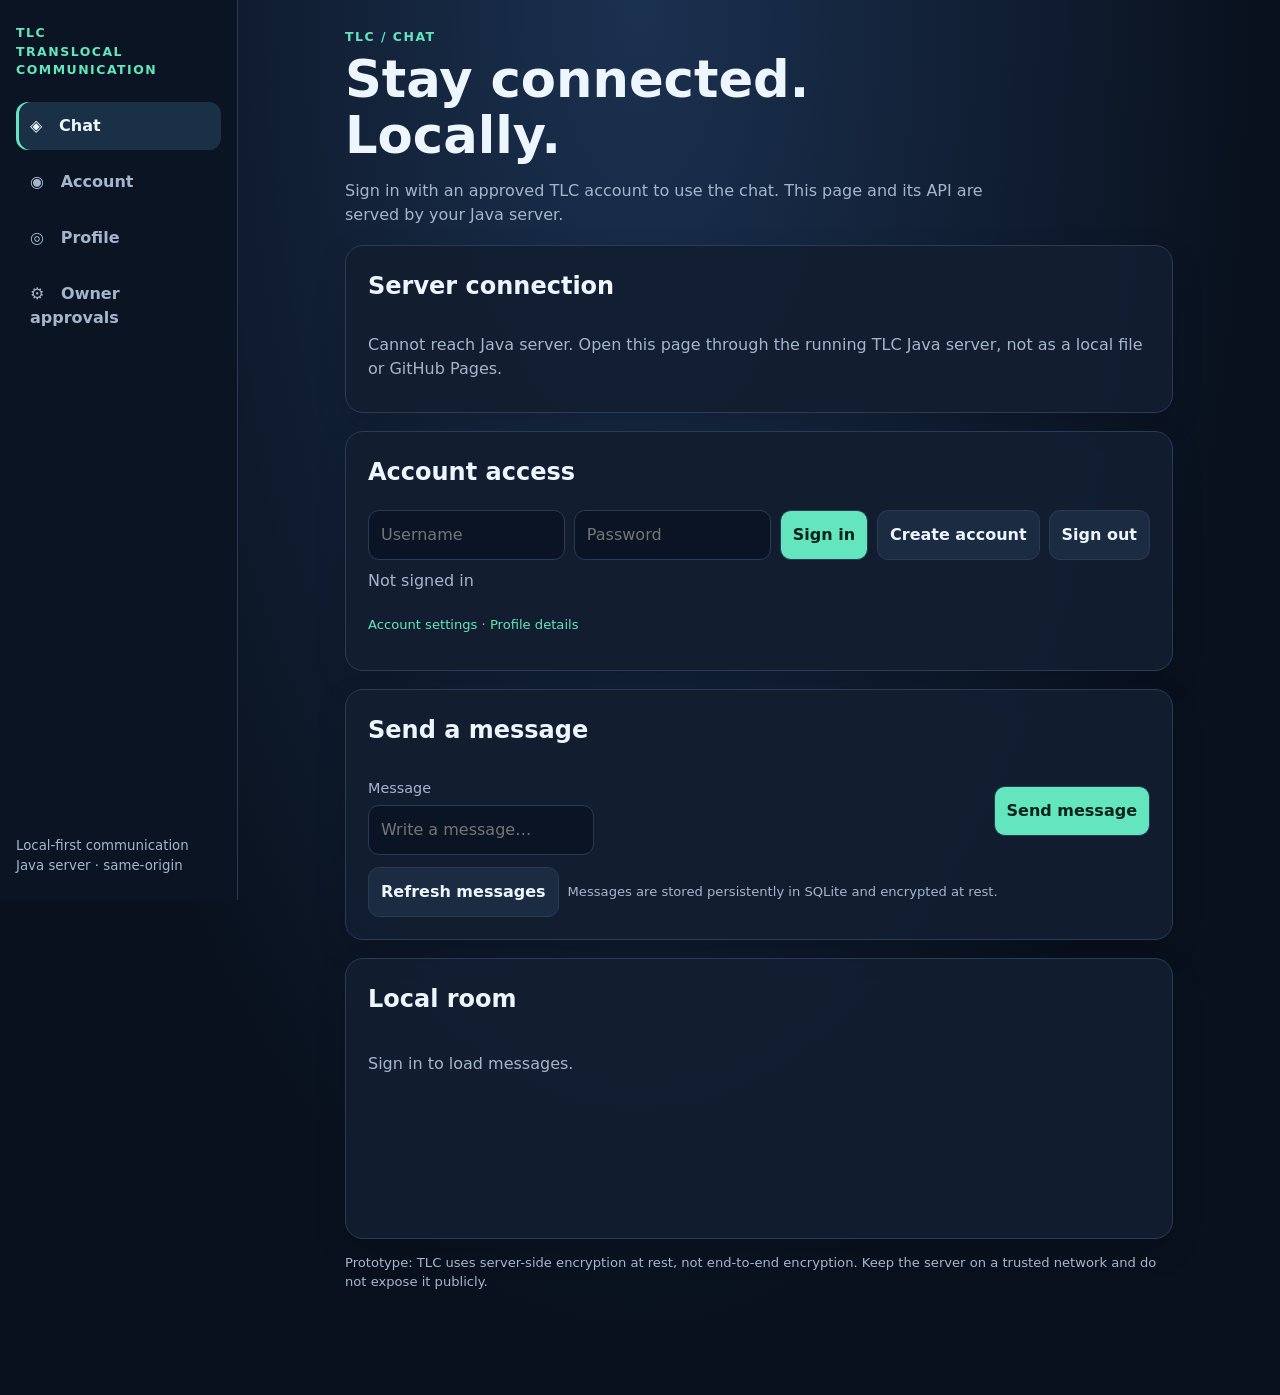
==== commit 804042a6: "Update TLC chat status for persistent encrypted storage" ====
--- a/Client/index.html
+++ b/Client/index.html
@@ -3,7 +3,7 @@
 <head>
 <meta charset="utf-8"><meta name="viewport" content="width=device-width,initial-scale=1"><meta name="theme-color" content="#101827"><meta name="description" content="TLC local-first communication prototype"><title>TLC — Translocal Communication</title>
 <style>
-:root{color-scheme:dark;--bg:#09111e;--panel:#121e30;--line:#293b55;--text:#edf5ff;--muted:#a5b6cc;--accent:#63e6be;--nav:238px}*{box-sizing:border-box}body{margin:0;min-height:100vh;background:radial-gradient(ellipse at top,#1b3150,var(--bg) 68%);color:var(--text);font:16px/1.5 system-ui,sans-serif;padding-left:var(--nav)}a{color:var(--accent);text-decoration:none}a:hover{text-decoration:underline}.sidebar{position:fixed;inset:0 auto 0 0;width:var(--nav);padding:24px 16px;background:#0b1423;border-right:1px solid var(--line);display:flex;flex-direction:column;gap:22px;z-index:5}.brand{color:var(--accent);font-size:.78rem;font-weight:850;letter-spacing:.12em}.nav{display:grid;gap:8px}.nav a{padding:12px 14px;border-radius:12px;color:var(--muted);font-weight:650}.nav a[aria-current=page],.nav a:hover{background:#193047;color:var(--text);text-decoration:none}.nav a[aria-current=page]{box-shadow:inset 3px 0 var(--accent)}.sidebar small{margin-top:auto;color:var(--muted)}main{width:min(100%,900px);margin:0 auto;padding:28px clamp(14px,3vw,36px) 90px}h1{margin:.25rem 0;font-size:clamp(2rem,6vw,3.2rem);line-height:1.1}h2{margin-top:0}.lead,.muted,.note{color:var(--muted)}.lead{max-width:650px}.panel{background:rgba(18,30,48,.96);border:1px solid var(--line);border-radius:18px;padding:clamp(15px,3vw,22px);margin-top:18px;box-shadow:0 12px 32px #0002}.row{display:flex;gap:9px;flex-wrap:wrap;align-items:center}input,button{font:inherit;border-radius:11px;padding:12px;border:1px solid var(--line)}input{min-width:0;flex:1;background:#0b1424;color:var(--text)}button{background:var(--accent);color:#06231b;font-weight:800;cursor:pointer}button.secondary{background:#1b2b41;color:var(--text)}button:disabled{opacity:.6;cursor:wait}.status{padding:9px 0;color:var(--muted);overflow-wrap:anywhere}.note{font-size:.82rem}#messages{display:flex;flex-direction:column;gap:10px;min-height:180px;max-height:48vh;overflow:auto}.msg{padding:12px 14px;background:#0b1424;border:1px solid var(--line);border-radius:12px;overflow-wrap:anywhere}.msg strong{color:var(--accent)}.msg time{float:right;color:var(--muted);font-size:.75rem;margin-left:8px}label{display:block;color:var(--muted);font-size:.9rem;margin:10px 0 5px}button:focus-visible,input:focus-visible,a:focus-visible{outline:3px solid white;outline-offset:3px}.mobile-nav{display:none}
+:root{color-scheme:dark;--bg:#09111e;--panel:#121e30;--line:#293b55;--text:#edf5ff;--muted:#a5b6cc;--accent:#63e6be;--nav:238px}*{box-sizing:border-box}body{margin:0;min-height:100vh;background:radial-gradient(ellipse at top,#1b3150,var(--bg) 68%);color:var(--text);font:16px/1.5 system-ui,sans-serif;padding-left:var(--nav)}a{color:var(--accent);text-decoration:none}a:hover{text-decoration:underline}.sidebar{position:fixed;inset:0 auto 0 0;width:var(--nav);padding:24px 16px;background:#0b1423;border-right:1px solid var(--line);display:flex;flex-direction:column;gap:22px;z-index:5}.brand{color:var(--accent);font-size:.78rem;font-weight:850;letter-spacing:.12em}.nav{display:grid;gap:8px}.nav a{padding:12px 14px;border-radius:12px;color:var(--muted);font-weight:650}.nav a[aria-current=page],.nav a:hover{background:#193047;color:var(--text);text-decoration:none}.nav a[aria-current=page]{box-shadow:inset 3px 0 var(--accent)}.sidebar small{margin-top:auto;color:var(--muted)}main{width:min(100%,900px);margin:0 auto;padding:28px clamp(14px,3vw,36px) 90px}h1{margin:.25rem 0;font-size:clamp(2rem,6vw,3.2rem);line-height:1.1}h2{margin-top:0}.lead,.muted,.note{color:var(--muted)}.lead{max-width:650px}.panel{background:rgba(18,30,48,.96);border:1px solid var(--line);border-radius:18px;padding:clamp(15px,3vw,22px);margin-top:18px;box-shadow:0 12px 32px #0002}.row{display:flex;gap:9px;flex-wrap:wrap;align-items:center}input,button{font:inherit;border-radius:11px;padding:12px;border:1px solid var(--line)}input{min-width:0;flex:1;background:#0b1424;color:var(--text)}button{background:var(--accent);color:#06231b;font-weight:800;cursor:pointer}button.secondary{background:#1b2b41;color:var(--text)}button:disabled{opacity:.6;cursor:wait}.status{padding:9px 0;color:var(--muted);overflow-wrap:anywhere} .note{font-size:.82rem}#messages{display:flex;flex-direction:column;gap:10px;min-height:180px;max-height:48vh;overflow:auto}.msg{padding:12px 14px;background:#0b1424;border:1px solid var(--line);border-radius:12px;overflow-wrap:anywhere}.msg strong{color:var(--accent)}.msg time{float:right;color:var(--muted);font-size:.75rem;margin-left:8px}label{display:block;color:var(--muted);font-size:.9rem;margin:10px 0 5px}button:focus-visible,input:focus-visible,a:focus-visible{outline:3px solid white;outline-offset:3px}.mobile-nav{display:none}
 @media(max-width:720px){body{padding:0}.sidebar{display:none}main{padding:22px 14px 100px}.mobile-nav{position:fixed;display:grid;grid-template-columns:repeat(4,1fr);gap:5px;left:0;right:0;bottom:0;padding:8px max(8px,env(safe-area-inset-right)) calc(8px + env(safe-area-inset-bottom)) max(8px,env(safe-area-inset-left));background:#0b1423f5;border-top:1px solid var(--line);backdrop-filter:blur(12px);z-index:10}.mobile-nav a{text-align:center;padding:8px 2px;border-radius:10px;font-size:.78rem;color:var(--muted)}.mobile-nav a[aria-current=page]{background:#193047;color:var(--accent)}.row input{flex-basis:100%}.row button{flex:1}}
 </style></head>
 <body>
@@ -11,8 +11,8 @@
 <main><div class="brand">TLC / CHAT</div><h1>Stay connected.<br>Locally.</h1><p class="lead">Sign in with an approved TLC account to use the chat. This page and its API are served by your Java server.</p>
 <section class="panel"><h2>Server connection</h2><div id="status" class="status" role="status" aria-live="polite">Checking Java server…</div></section>
 <section class="panel"><h2>Account access</h2><div class="row"><input id="username" maxlength="24" autocomplete="username" placeholder="Username" aria-label="Username"><input id="password" type="password" minlength="12" maxlength="128" autocomplete="current-password" placeholder="Password" aria-label="Password"><button id="login" type="button">Sign in</button><button id="register" class="secondary" type="button">Create account</button><button id="logout" class="secondary" type="button">Sign out</button></div><div id="accountStatus" class="status" role="status" aria-live="polite">Not signed in</div><p class="note"><a href="account.html">Account settings</a> · <a href="profile.html">Profile details</a></p></section>
-<section class="panel"><h2>Send a message</h2><div class="row"><div style="flex:2;min-width:180px"><label for="message">Message</label><input id="message" maxlength="1000" placeholder="Write a message…" autocomplete="off"></div><button id="send" type="button">Send message</button></div><div class="row" style="margin-top:12px"><button id="refresh" class="secondary" type="button">Refresh messages</button><span class="note">Messages live in server memory and clear when it restarts.</span></div></section>
-<section class="panel"><h2>Local room</h2><div id="messages" aria-live="polite"><p class="muted">Sign in to load messages.</p></div></section><p class="note">Prototype: messages are not end-to-end encrypted or persistent. Use only on a trusted network; do not expose the server publicly.</p></main>
+<section class="panel"><h2>Send a message</h2><div class="row"><div style="flex:2;min-width:180px"><label for="message">Message</label><input id="message" maxlength="1000" placeholder="Write a message…" autocomplete="off"></div><button id="send" type="button">Send message</button></div><div class="row" style="margin-top:12px"><button id="refresh" class="secondary" type="button">Refresh messages</button><span class="note">Messages are stored persistently in SQLite and encrypted at rest.</span></div></section>
+<section class="panel"><h2>Local room</h2><div id="messages" aria-live="polite"><p class="muted">Sign in to load messages.</p></div></section><p class="note">Prototype: TLC uses server-side encryption at rest, not end-to-end encryption. Keep the server on a trusted network and do not expose it publicly.</p></main>
 <nav class="mobile-nav" aria-label="Mobile navigation"><a href="index.html" aria-current="page">◈<br>Chat</a><a href="account.html">◉<br>Account</a><a href="profile.html">◎<br>Profile</a><a href="admin.html">⚙<br>Admin</a></nav>
 <script>
 const $=id=>document.getElementById(id);let connected=false,signedIn=false,refreshBusy=false,authBusy=false;
@@ -25,5 +25,5 @@
 function showEmpty(message){const root=$('messages');root.replaceChildren();const p=document.createElement('p');p.className='muted';p.textContent=message;root.append(p)}
 async function refreshMessages(){if(!connected||!signedIn||refreshBusy)return;refreshBusy=true;$('refresh').disabled=true;try{const {r,d}=await request('/api/messages');if(!r.ok)throw Error(d.error||'Chat access denied');const root=$('messages');root.replaceChildren();if(!Array.isArray(d.messages)||!d.messages.length){showEmpty('No messages yet.');return}for(const m of d.messages){const card=document.createElement('div');card.className='msg';const head=document.createElement('div'),name=document.createElement('strong');name.textContent=m.sender||'Member';head.append(name);if(m.time){const time=document.createElement('time'),date=new Date(m.time);time.textContent=isNaN(date.getTime())?'':date.toLocaleTimeString();head.append(time)}const body=document.createElement('div');body.textContent=m.text||'';card.append(head,body);root.append(card)}root.scrollTop=root.scrollHeight;status('Chat loaded · '+d.messages.length+' message(s)')}catch(e){status(e.message);if(/login|approved|access/i.test(e.message)){signedIn=false;accountStatus(e.message)}}finally{refreshBusy=false;$('refresh').disabled=false}}
 async function sendMessage(){if(!connected||!signedIn){accountStatus('Sign in with an approved account first.');return}const text=$('message').value.trim();if(!text){status('Type a message first.');return}const b=$('send');b.disabled=true;try{const {r,d}=await request('/api/messages',{text});if(!r.ok)throw Error(d.error||'Send failed');$('message').value='';await refreshMessages()}catch(e){status('Send failed: '+e.message)}finally{b.disabled=false}}
-$('login').addEventListener('click',()=>authenticate('login'));$('register').addEventListener('click',()=>authenticate('register'));$('logout').addEventListener('click',logout);$('refresh').addEventListener('click',refreshMessages);$('send').addEventListener('click',sendMessage);$('message').addEventListener('keydown',e=>{if(e.key==='Enter'){e.preventDefault();sendMessage()}});connect();setInterval(()=>{if(connected&&signedIn&&!document.hidden)refreshMessages()},5000);
+$('login').addEventListener('click',()=>authenticate('login'));$('register').addEventListener('click',()=>authenticate('register'));$('logout').addEventListener('click',logout);$('refresh').addEventListener('click',refreshMessages);$('send').addEventListener('click',sendMessage);$('message').addEventListener('keydown',e=>{if(e.key==='Enter'){e.preventDefault();sendMessage}});connect();setInterval(()=>{if(connected&&signedIn&&!document.hidden)refreshMessages()},5000);
 </script></body></html>
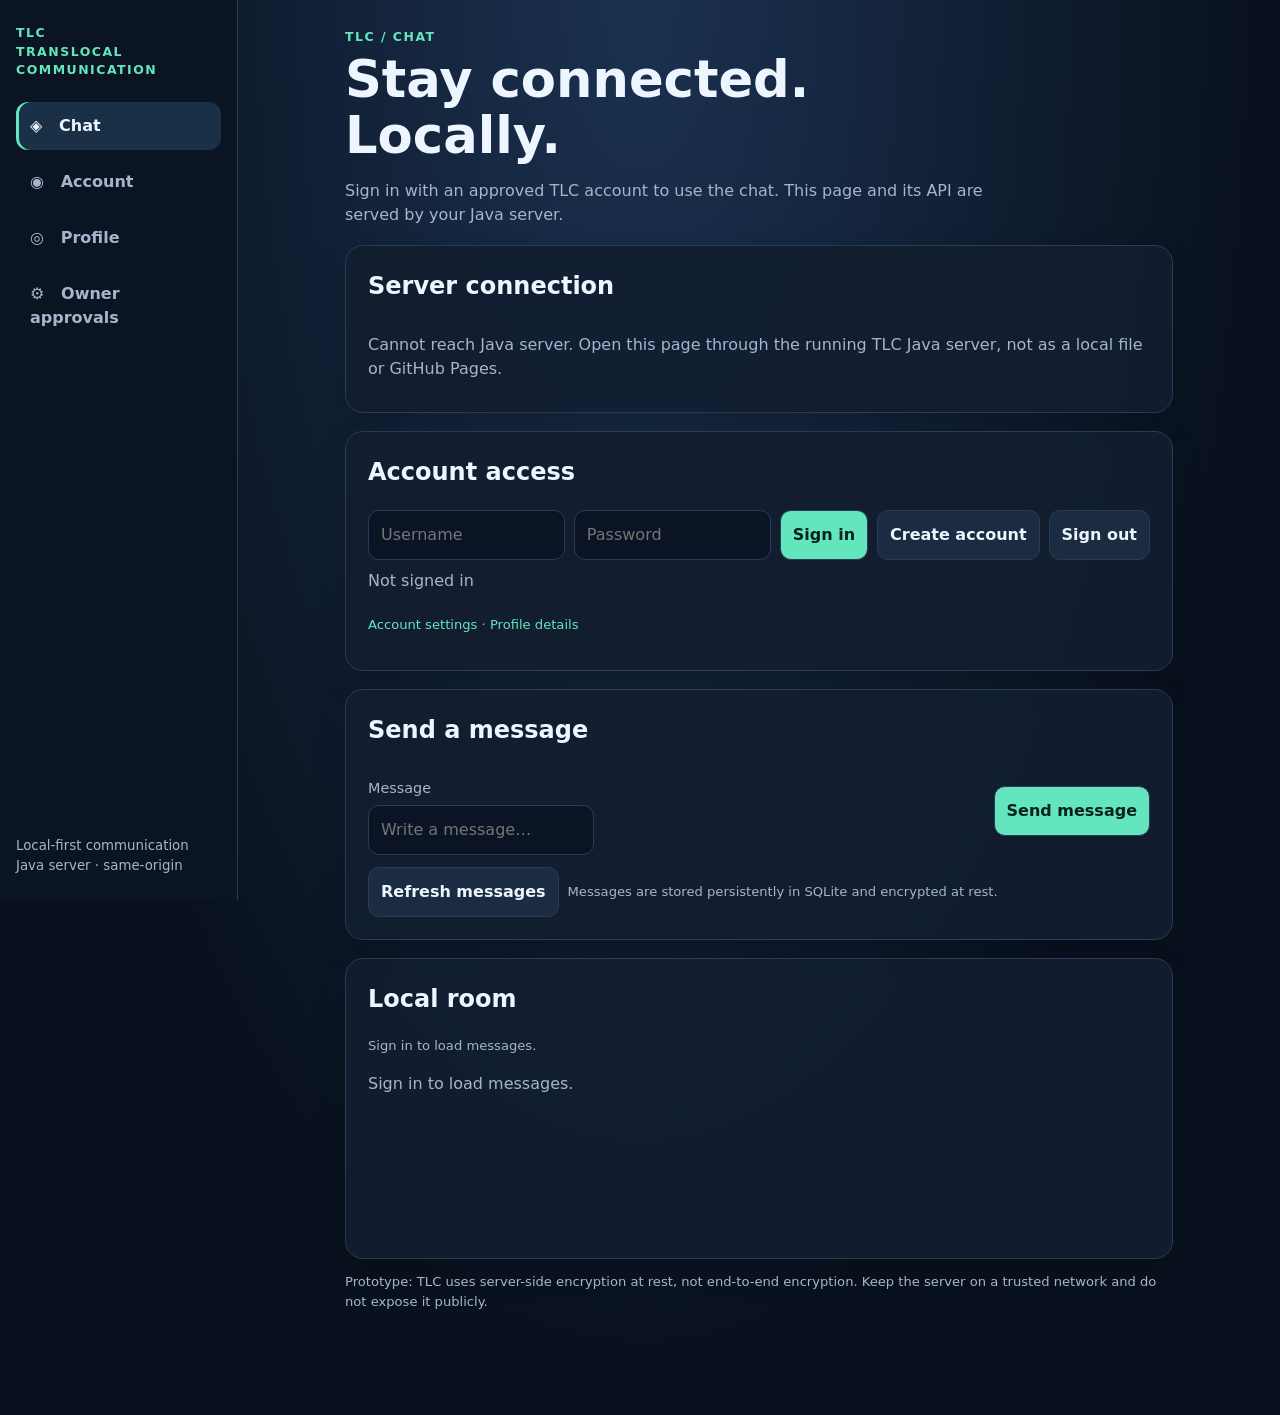
==== commit e6442085: "Add infinite scroll message history UI" ====
--- a/Client/index.html
+++ b/Client/index.html
@@ -3,7 +3,7 @@
 <head>
 <meta charset="utf-8"><meta name="viewport" content="width=device-width,initial-scale=1"><meta name="theme-color" content="#101827"><meta name="description" content="TLC local-first communication prototype"><title>TLC — Translocal Communication</title>
 <style>
-:root{color-scheme:dark;--bg:#09111e;--panel:#121e30;--line:#293b55;--text:#edf5ff;--muted:#a5b6cc;--accent:#63e6be;--nav:238px}*{box-sizing:border-box}body{margin:0;min-height:100vh;background:radial-gradient(ellipse at top,#1b3150,var(--bg) 68%);color:var(--text);font:16px/1.5 system-ui,sans-serif;padding-left:var(--nav)}a{color:var(--accent);text-decoration:none}a:hover{text-decoration:underline}.sidebar{position:fixed;inset:0 auto 0 0;width:var(--nav);padding:24px 16px;background:#0b1423;border-right:1px solid var(--line);display:flex;flex-direction:column;gap:22px;z-index:5}.brand{color:var(--accent);font-size:.78rem;font-weight:850;letter-spacing:.12em}.nav{display:grid;gap:8px}.nav a{padding:12px 14px;border-radius:12px;color:var(--muted);font-weight:650}.nav a[aria-current=page],.nav a:hover{background:#193047;color:var(--text);text-decoration:none}.nav a[aria-current=page]{box-shadow:inset 3px 0 var(--accent)}.sidebar small{margin-top:auto;color:var(--muted)}main{width:min(100%,900px);margin:0 auto;padding:28px clamp(14px,3vw,36px) 90px}h1{margin:.25rem 0;font-size:clamp(2rem,6vw,3.2rem);line-height:1.1}h2{margin-top:0}.lead,.muted,.note{color:var(--muted)}.lead{max-width:650px}.panel{background:rgba(18,30,48,.96);border:1px solid var(--line);border-radius:18px;padding:clamp(15px,3vw,22px);margin-top:18px;box-shadow:0 12px 32px #0002}.row{display:flex;gap:9px;flex-wrap:wrap;align-items:center}input,button{font:inherit;border-radius:11px;padding:12px;border:1px solid var(--line)}input{min-width:0;flex:1;background:#0b1424;color:var(--text)}button{background:var(--accent);color:#06231b;font-weight:800;cursor:pointer}button.secondary{background:#1b2b41;color:var(--text)}button:disabled{opacity:.6;cursor:wait}.status{padding:9px 0;color:var(--muted);overflow-wrap:anywhere} .note{font-size:.82rem}#messages{display:flex;flex-direction:column;gap:10px;min-height:180px;max-height:48vh;overflow:auto}.msg{padding:12px 14px;background:#0b1424;border:1px solid var(--line);border-radius:12px;overflow-wrap:anywhere}.msg strong{color:var(--accent)}.msg time{float:right;color:var(--muted);font-size:.75rem;margin-left:8px}label{display:block;color:var(--muted);font-size:.9rem;margin:10px 0 5px}button:focus-visible,input:focus-visible,a:focus-visible{outline:3px solid white;outline-offset:3px}.mobile-nav{display:none}
+:root{color-scheme:dark;--bg:#09111e;--panel:#121e30;--line:#293b55;--text:#edf5ff;--muted:#a5b6cc;--accent:#63e6be;--nav:238px}*{box-sizing:border-box}body{margin:0;min-height:100vh;background:radial-gradient(ellipse at top,#1b3150,var(--bg) 68%);color:var(--text);font:16px/1.5 system-ui,sans-serif;padding-left:var(--nav)}a{color:var(--accent);text-decoration:none}a:hover{text-decoration:underline}.sidebar{position:fixed;inset:0 auto 0 0;width:var(--nav);padding:24px 16px;background:#0b1423;border-right:1px solid var(--line);display:flex;flex-direction:column;gap:22px;z-index:5}.brand{color:var(--accent);font-size:.78rem;font-weight:850;letter-spacing:.12em}.nav{display:grid;gap:8px}.nav a{padding:12px 14px;border-radius:12px;color:var(--muted);font-weight:650}.nav a[aria-current=page],.nav a:hover{background:#193047;color:var(--text);text-decoration:none}.nav a[aria-current=page]{box-shadow:inset 3px 0 var(--accent)}.sidebar small{margin-top:auto;color:var(--muted)}main{width:min(100%,900px);margin:0 auto;padding:28px clamp(14px,3vw,36px) 90px}h1{margin:.25rem 0;font-size:clamp(2rem,6vw,3.2rem);line-height:1.1}h2{margin-top:0}.lead,.muted,.note{color:var(--muted)}.lead{max-width:650px}.panel{background:rgba(18,30,48,.96);border:1px solid var(--line);border-radius:18px;padding:clamp(15px,3vw,22px);margin-top:18px;box-shadow:0 12px 32px #0002}.row{display:flex;gap:9px;flex-wrap:wrap;align-items:center}input,button{font:inherit;border-radius:11px;padding:12px;border:1px solid var(--line)}input{min-width:0;flex:1;background:#0b1424;color:var(--text)}button{background:var(--accent);color:#06231b;font-weight:800;cursor:pointer}button.secondary{background:#1b2b41;color:var(--text)}button:disabled{opacity:.6;cursor:wait}.status{padding:9px 0;color:var(--muted);overflow-wrap:anywhere} .note{font-size:.82rem}#messages{display:flex;flex-direction:column;gap:10px;min-height:180px;max-height:48vh;overflow:auto;scroll-behavior:auto}.msg{padding:12px 14px;background:#0b1424;border:1px solid var(--line);border-radius:12px;overflow-wrap:anywhere}.msg strong{color:var(--accent)}.msg time{float:right;color:var(--muted);font-size:.75rem;margin-left:8px}label{display:block;color:var(--muted);font-size:.9rem;margin:10px 0 5px}button:focus-visible,input:focus-visible,a:focus-visible{outline:3px solid white;outline-offset:3px}.mobile-nav{display:none}
 @media(max-width:720px){body{padding:0}.sidebar{display:none}main{padding:22px 14px 100px}.mobile-nav{position:fixed;display:grid;grid-template-columns:repeat(4,1fr);gap:5px;left:0;right:0;bottom:0;padding:8px max(8px,env(safe-area-inset-right)) calc(8px + env(safe-area-inset-bottom)) max(8px,env(safe-area-inset-left));background:#0b1423f5;border-top:1px solid var(--line);backdrop-filter:blur(12px);z-index:10}.mobile-nav a{text-align:center;padding:8px 2px;border-radius:10px;font-size:.78rem;color:var(--muted)}.mobile-nav a[aria-current=page]{background:#193047;color:var(--accent)}.row input{flex-basis:100%}.row button{flex:1}}
 </style></head>
 <body>
@@ -12,18 +12,174 @@
 <section class="panel"><h2>Server connection</h2><div id="status" class="status" role="status" aria-live="polite">Checking Java server…</div></section>
 <section class="panel"><h2>Account access</h2><div class="row"><input id="username" maxlength="24" autocomplete="username" placeholder="Username" aria-label="Username"><input id="password" type="password" minlength="12" maxlength="128" autocomplete="current-password" placeholder="Password" aria-label="Password"><button id="login" type="button">Sign in</button><button id="register" class="secondary" type="button">Create account</button><button id="logout" class="secondary" type="button">Sign out</button></div><div id="accountStatus" class="status" role="status" aria-live="polite">Not signed in</div><p class="note"><a href="account.html">Account settings</a> · <a href="profile.html">Profile details</a></p></section>
 <section class="panel"><h2>Send a message</h2><div class="row"><div style="flex:2;min-width:180px"><label for="message">Message</label><input id="message" maxlength="1000" placeholder="Write a message…" autocomplete="off"></div><button id="send" type="button">Send message</button></div><div class="row" style="margin-top:12px"><button id="refresh" class="secondary" type="button">Refresh messages</button><span class="note">Messages are stored persistently in SQLite and encrypted at rest.</span></div></section>
-<section class="panel"><h2>Local room</h2><div id="messages" aria-live="polite"><p class="muted">Sign in to load messages.</p></div></section><p class="note">Prototype: TLC uses server-side encryption at rest, not end-to-end encryption. Keep the server on a trusted network and do not expose it publicly.</p></main>
+<section class="panel"><h2>Local room</h2><div id="historyStatus" class="note" aria-live="polite">Sign in to load messages.</div><div id="messages" aria-live="polite"><p class="muted">Sign in to load messages.</p></div></section><p class="note">Prototype: TLC uses server-side encryption at rest, not end-to-end encryption. Keep the server on a trusted network and do not expose it publicly.</p></main>
 <nav class="mobile-nav" aria-label="Mobile navigation"><a href="index.html" aria-current="page">◈<br>Chat</a><a href="account.html">◉<br>Account</a><a href="profile.html">◎<br>Profile</a><a href="admin.html">⚙<br>Admin</a></nav>
 <script>
-const $=id=>document.getElementById(id);let connected=false,signedIn=false,refreshBusy=false,authBusy=false;
-async function request(path,body){const r=await fetch(path,{method:body!==undefined?'POST':'GET',credentials:'same-origin',cache:'no-store',headers:body!==undefined?{'Content-Type':'application/json'}:{},body:body!==undefined?JSON.stringify(body):undefined});let d={};try{d=await r.json()}catch{}return {r,d}}
-function status(s){$('status').textContent=s}function accountStatus(s){$('accountStatus').textContent=s}
-async function connect(){try{status('Checking Java server…');const {r,d}=await request('/api/status');if(!r.ok||d.status!=='TLC Java connected')throw Error('Unexpected server response');connected=true;status('Connected · '+location.origin);await checkSession()}catch(e){connected=false;status('Cannot reach Java server. Open this page through the running TLC Java server, not as a local file or GitHub Pages.')}}
-async function checkSession(){if(!connected)return;try{const {r,d}=await request('/api/account/me');if(!r.ok)throw Error(d.error||'Sign in with an approved account');signedIn=true;accountStatus('Signed in as '+d.username+' · '+d.status);await refreshMessages()}catch(e){signedIn=false;accountStatus(e.message);showEmpty('Sign in with an approved account to view messages.')}}
-async function authenticate(kind){if(authBusy)return;if(!connected){accountStatus('Java server is not connected.');return}const username=$('username').value.trim(),password=$('password').value;if(!username||!password){accountStatus('Enter username and password.');return}authBusy=true;['login','register'].forEach(id=>$(id).disabled=true);try{const {r,d}=await request(kind==='login'?'/api/login':'/api/register',{username,password});$('password').value='';if(!r.ok){if(d.status==='AWAITING_SYSADMIN_APPROVAL')throw Error('Account is awaiting administrator approval.');throw Error(d.error||(kind==='login'?'Sign in failed':'Registration failed'))}if(kind==='login'){await checkSession()}else accountStatus('Account created. Await administrator approval.')}catch(e){accountStatus(e.message)}finally{authBusy=false;['login','register'].forEach(id=>$(id).disabled=false)}}
-async function logout(){if(!connected||authBusy)return;authBusy=true;$('logout').disabled=true;try{const {r,d}=await request('/api/logout',{});if(!r.ok)throw Error(d.error||'Sign out failed');signedIn=false;accountStatus('Signed out.');showEmpty('Sign in to load messages.')}catch(e){accountStatus(e.message)}finally{authBusy=false;$('logout').disabled=false}}
-function showEmpty(message){const root=$('messages');root.replaceChildren();const p=document.createElement('p');p.className='muted';p.textContent=message;root.append(p)}
-async function refreshMessages(){if(!connected||!signedIn||refreshBusy)return;refreshBusy=true;$('refresh').disabled=true;try{const {r,d}=await request('/api/messages');if(!r.ok)throw Error(d.error||'Chat access denied');const root=$('messages');root.replaceChildren();if(!Array.isArray(d.messages)||!d.messages.length){showEmpty('No messages yet.');return}for(const m of d.messages){const card=document.createElement('div');card.className='msg';const head=document.createElement('div'),name=document.createElement('strong');name.textContent=m.sender||'Member';head.append(name);if(m.time){const time=document.createElement('time'),date=new Date(m.time);time.textContent=isNaN(date.getTime())?'':date.toLocaleTimeString();head.append(time)}const body=document.createElement('div');body.textContent=m.text||'';card.append(head,body);root.append(card)}root.scrollTop=root.scrollHeight;status('Chat loaded · '+d.messages.length+' message(s)')}catch(e){status(e.message);if(/login|approved|access/i.test(e.message)){signedIn=false;accountStatus(e.message)}}finally{refreshBusy=false;$('refresh').disabled=false}}
-async function sendMessage(){if(!connected||!signedIn){accountStatus('Sign in with an approved account first.');return}const text=$('message').value.trim();if(!text){status('Type a message first.');return}const b=$('send');b.disabled=true;try{const {r,d}=await request('/api/messages',{text});if(!r.ok)throw Error(d.error||'Send failed');$('message').value='';await refreshMessages()}catch(e){status('Send failed: '+e.message)}finally{b.disabled=false}}
-$('login').addEventListener('click',()=>authenticate('login'));$('register').addEventListener('click',()=>authenticate('register'));$('logout').addEventListener('click',logout);$('refresh').addEventListener('click',refreshMessages);$('send').addEventListener('click',sendMessage);$('message').addEventListener('keydown',e=>{if(e.key==='Enter'){e.preventDefault();sendMessage}});connect();setInterval(()=>{if(connected&&signedIn&&!document.hidden)refreshMessages()},5000);
+const $=id=>document.getElementById(id);
+let connected=false,signedIn=false,refreshBusy=false,historyBusy=false,authBusy=false;
+let messagesById=new Map(),historyExhausted=false,initialLoad=true;
+
+async function request(path,body){
+ const r=await fetch(path,{method:body!==undefined?'POST':'GET',credentials:'same-origin',cache:'no-store',
+ headers:body!==undefined?{'Content-Type':'application/json'}:{},body:body!==undefined?JSON.stringify(body):undefined});
+ let d={};try{d=await r.json()}catch{}return {r,d};
+}
+function status(s){$('status').textContent=s}
+function accountStatus(s){$('accountStatus').textContent=s}
+function historyStatus(s){$('historyStatus').textContent=s}
+
+async function connect(){
+ try{
+  status('Checking Java server…');
+  const {r,d}=await request('/api/status');
+  if(!r.ok||d.status!=='TLC Java connected')throw Error('Unexpected server response');
+  connected=true;status('Connected · '+location.origin);await checkSession();
+ }catch(e){
+  connected=false;status('Cannot reach Java server. Open this page through the running TLC Java server, not as a local file or GitHub Pages.');
+ }
+}
+
+async function checkSession(){
+ if(!connected)return;
+ try{
+  const {r,d}=await request('/api/account/me');
+  if(!r.ok)throw Error(d.error||'Sign in with an approved account');
+  signedIn=true;accountStatus('Signed in as '+d.username+' · '+d.status);
+  await refreshMessages(true);
+ }catch(e){
+  signedIn=false;accountStatus(e.message);clearMessages('Sign in with an approved account to view messages.');
+ }
+}
+
+async function authenticate(kind){
+ if(authBusy)return;
+ if(!connected){accountStatus('Java server is not connected.');return}
+ const username=$('username').value.trim(),password=$('password').value;
+ if(!username||!password){accountStatus('Enter username and password.');return}
+ authBusy=true;['login','register'].forEach(id=>$(id).disabled=true);
+ try{
+  const {r,d}=await request(kind==='login'?'/api/login':'/api/register',{username,password});
+  $('password').value='';
+  if(!r.ok){
+   if(d.status==='AWAITING_SYSADMIN_APPROVAL')throw Error('Account is awaiting administrator approval.');
+   throw Error(d.error||(kind==='login'?'Sign in failed':'Registration failed'));
+  }
+  if(kind==='login')await checkSession();else accountStatus('Account created. Await administrator approval.');
+ }catch(e){accountStatus(e.message)}
+ finally{authBusy=false;['login','register'].forEach(id=>$(id).disabled=false)}
+}
+
+async function logout(){
+ if(!connected||authBusy)return;
+ authBusy=true;$('logout').disabled=true;
+ try{
+  const {r,d}=await request('/api/logout',{});
+  if(!r.ok)throw Error(d.error||'Sign out failed');
+  signedIn=false;accountStatus('Signed out.');clearMessages('Sign in to load messages.');
+ }catch(e){accountStatus(e.message)}
+ finally{authBusy=false;$('logout').disabled=false}
+}
+
+function clearMessages(message){
+ messagesById=new Map();historyExhausted=false;initialLoad=true;
+ const root=$('messages');root.replaceChildren();
+ const p=document.createElement('p');p.className='muted';p.textContent=message;root.append(p);
+ historyStatus('');
+}
+
+function sortedMessages(){
+ return [...messagesById.values()].sort((a,b)=>Number(a.id)-Number(b.id));
+}
+
+function renderMessages(){
+ const root=$('messages'),atBottom=root.scrollHeight-root.scrollTop-root.clientHeight<30;
+ root.replaceChildren();
+ const all=sortedMessages();
+ if(!all.length){
+  const p=document.createElement('p');p.className='muted';p.textContent='No messages yet.';root.append(p);return;
+ }
+ for(const m of all){
+  const card=document.createElement('div');card.className='msg';card.dataset.id=m.id;
+  const head=document.createElement('div'),name=document.createElement('strong');
+  name.textContent=m.sender||'Member';head.append(name);
+  if(m.time){
+   const time=document.createElement('time'),date=new Date(m.time);
+   time.textContent=isNaN(date.getTime())?'':date.toLocaleTimeString();head.append(time);
+  }
+  const body=document.createElement('div');body.textContent=m.text||'';card.append(head,body);root.append(card);
+ }
+ if(atBottom)root.scrollTop=root.scrollHeight;
+}
+
+function mergeMessages(list){
+ for(const m of list||[]){
+  if(m&&m.id)messagesById.set(String(m.id),m);
+ }
+}
+
+async function refreshMessages(initial=false){
+ if(!connected||!signedIn||refreshBusy||historyBusy)return;
+ refreshBusy=true;$('refresh').disabled=true;
+ const root=$('messages'),wasAtBottom=root.scrollHeight-root.scrollTop-root.clientHeight<30;
+ try{
+  const {r,d}=await request('/api/messages');
+  if(!r.ok)throw Error(d.error||'Chat access denied');
+  if(initial||initialLoad){
+   messagesById=new Map();historyExhausted=false;initialLoad=false;
+  }
+  mergeMessages(d.messages);
+  renderMessages();
+  if(initial||wasAtBottom)root.scrollTop=root.scrollHeight;
+  historyStatus(historyExhausted?'You are at the beginning of the chat history.':'Scroll to the top to load older messages.');
+  status('Chat loaded · '+messagesById.size+' message(s)');
+ }catch(e){
+  status(e.message);
+  if(/login|approved|access/i.test(e.message)){signedIn=false;accountStatus(e.message)}
+ }finally{refreshBusy=false;$('refresh').disabled=false}
+}
+
+async function loadOlderMessages(){
+ if(!connected||!signedIn||historyBusy||historyExhausted||messagesById.size===0)return;
+ const root=$('messages'),oldHeight=root.scrollHeight,oldTop=root.scrollTop;
+ const first=sortedMessages()[0];
+ if(!first)return;
+ historyBusy=true;historyStatus('Loading older messages…');
+ try{
+  const {r,d}=await request('/api/messages?before='+encodeURIComponent(first.id));
+  if(!r.ok)throw Error(d.error||'Could not load older messages');
+  if(!Array.isArray(d.messages)||!d.messages.length){
+   historyExhausted=true;historyStatus('You are at the beginning of the chat history.');return;
+  }
+  mergeMessages(d.messages);renderMessages();
+  root.scrollTop=root.scrollHeight-oldHeight+oldTop;
+  if(d.messages.length<Number(d.pageSize||50))historyExhausted=true;
+  historyStatus(historyExhausted?'You are at the beginning of the chat history.':'Scroll to the top for more history.');
+ }catch(e){historyStatus('History load failed: '+e.message)}
+ finally{historyBusy=false}
+}
+
+async function sendMessage(){
+ if(!connected||!signedIn){accountStatus('Sign in with an approved account first.');return}
+ const text=$('message').value.trim();if(!text){status('Type a message first.');return}
+ const b=$('send');b.disabled=true;
+ try{
+  const {r,d}=await request('/api/messages',{text});
+  if(!r.ok)throw Error(d.error||'Send failed');
+  $('message').value='';await refreshMessages();
+ }catch(e){status('Send failed: '+e.message)}
+ finally{b.disabled=false}
+}
+
+$('login').addEventListener('click',()=>authenticate('login'));
+$('register').addEventListener('click',()=>authenticate('register'));
+$('logout').addEventListener('click',logout);
+$('refresh').addEventListener('click',()=>refreshMessages());
+$('send').addEventListener('click',sendMessage);
+$('message').addEventListener('keydown',e=>{if(e.key==='Enter'){e.preventDefault();sendMessage()}});
+$('messages').addEventListener('scroll',()=>{
+ const root=$('messages');
+ if(root.scrollTop<80)loadOlderMessages();
+});
+connect();
+setInterval(()=>{if(connected&&signedIn&&!document.hidden)refreshMessages()},5000);
 </script></body></html>
